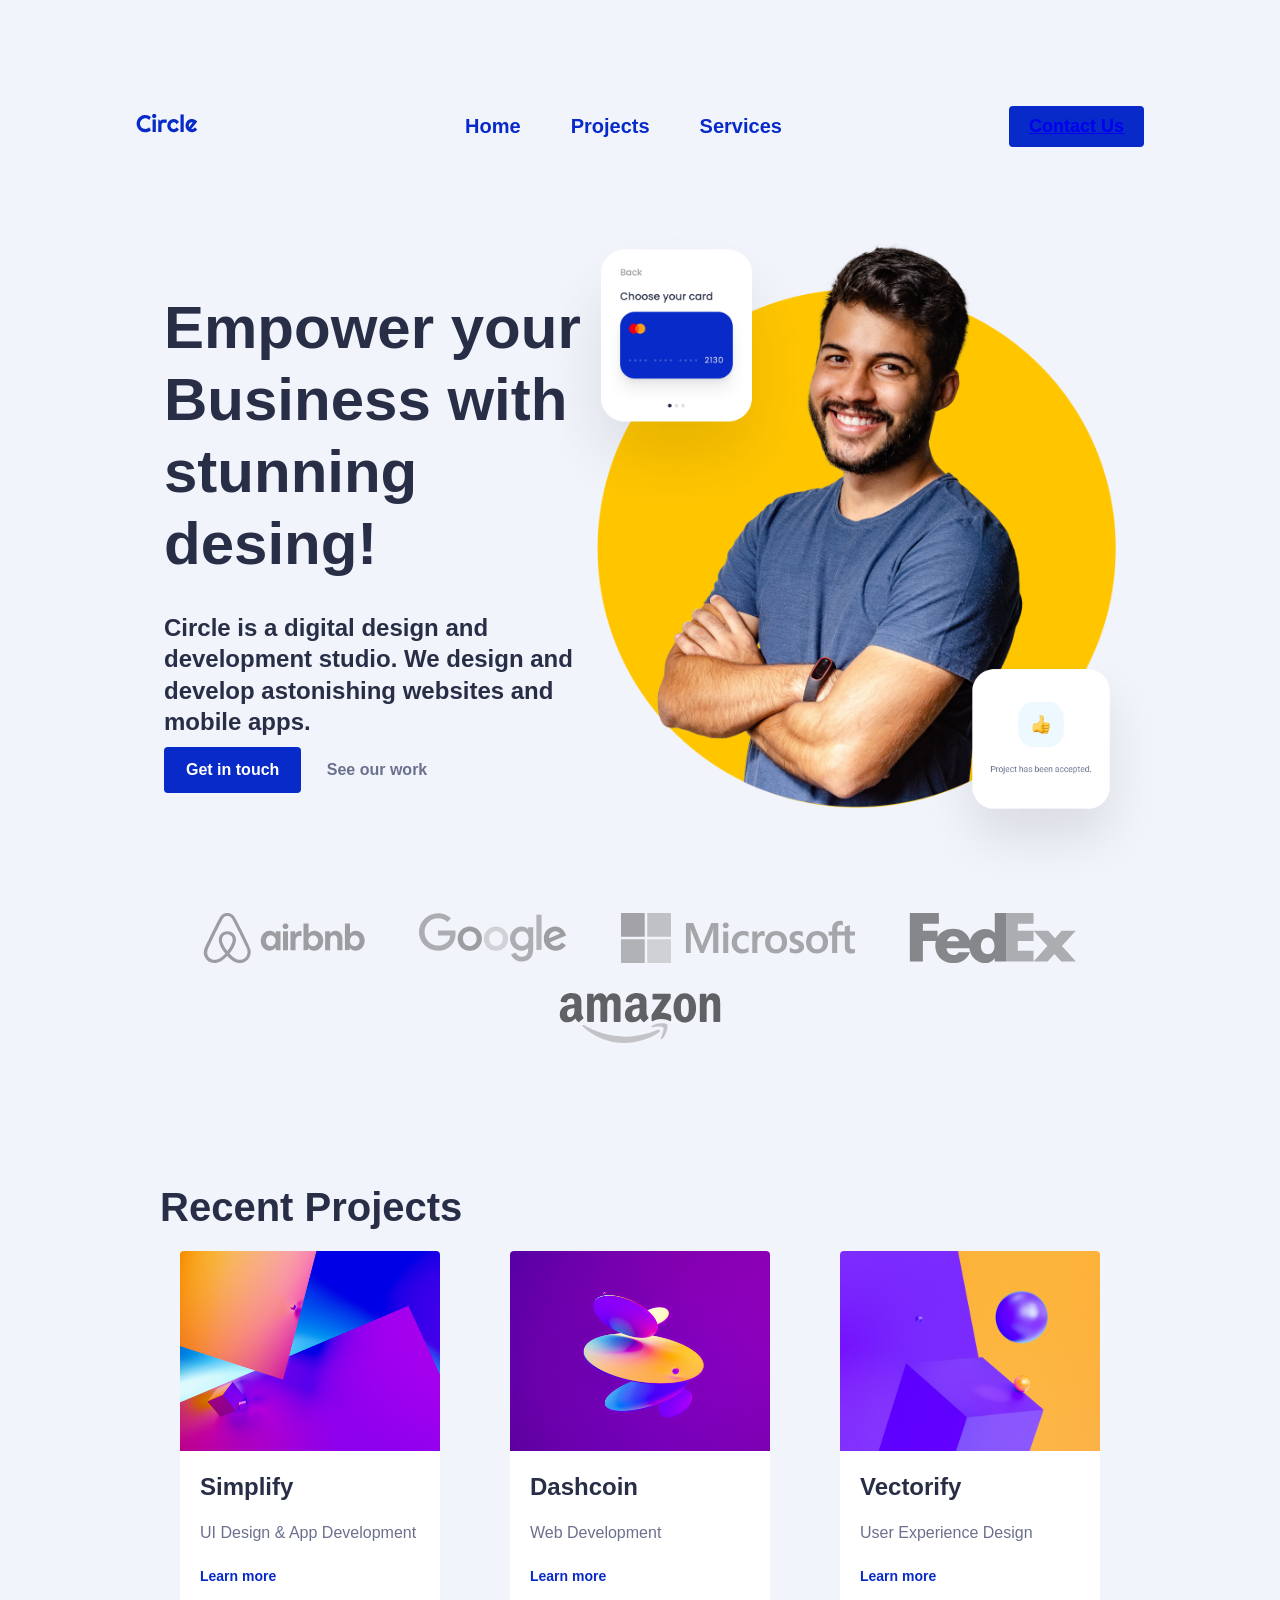
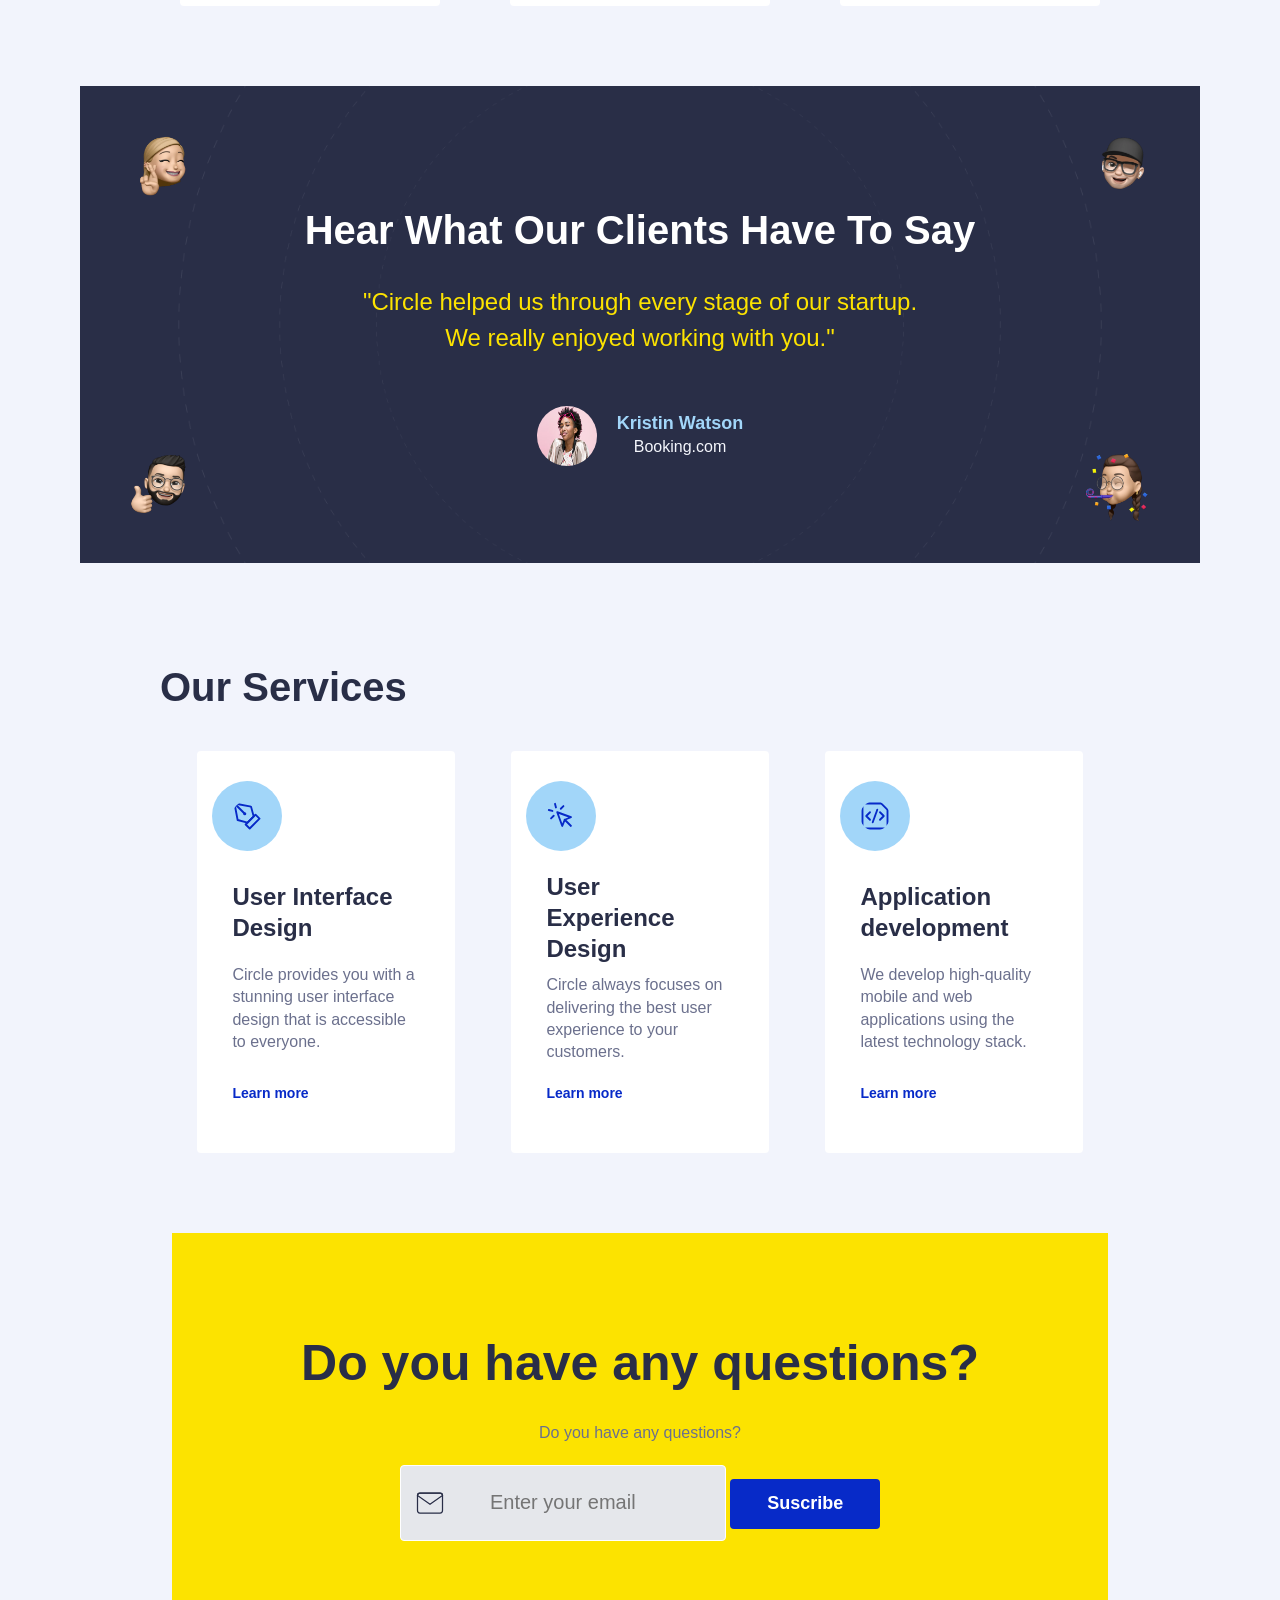
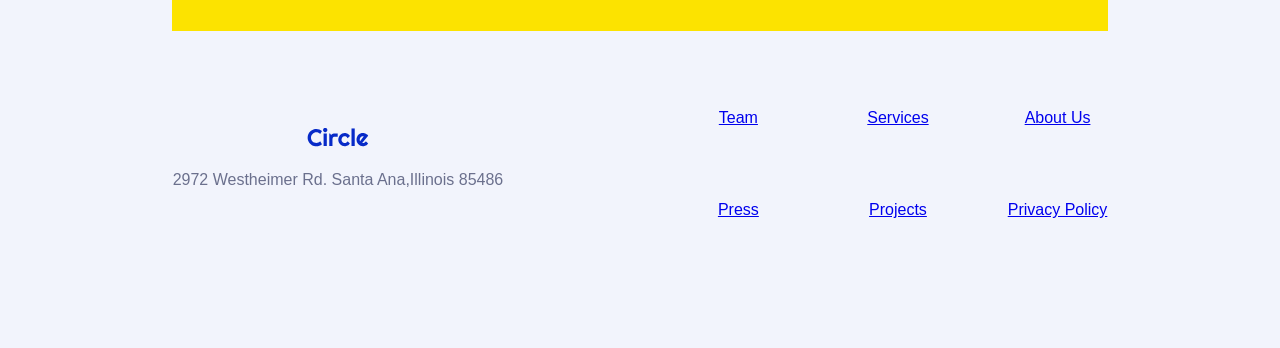
==== index.html @ 0292099b "perfeccionando css" ====
<!DOCTYPE html>
<html lang="en">
<head>
    <meta charset="UTF-8">
    <meta name="viewport" content="width=device-width, initial-scale=1.0">
    <title>Document</title>
    <link rel="stylesheet" href="style.css">
</head>
<body>
    <div id="nav"></div>

    <main class="hero-section">
        <div class="hero-content">
            <h1>Empower your Business with stunning desing!</h1>
            <h4>Circle is a digital design and development studio. We design and develop astonishing websites and mobile apps.</h4>
            <button class="primary-btn">Get in touch</button>
            <button class="secondary-btn">See our work</button>
        </div>
        <div class="hero-images">
            <img src="assets/hero-section/hero-image.png" alt="Hero Image">
            <img src="assets/hero-section/card-1.png" alt="Card 1">
            <img src="assets/hero-section/card-2.png" alt="Card 2">
        </div>
    </main>
    <div class="logos">
        <img src="assets/logos/airbnb-logo.svg" alt="Airbnb Logo">
        <img src="assets/logos/google-logo.svg" alt="Google Logo">
        <img src="assets/logos/microsoft-logo.svg" alt="Microsoft Logo">
        <img src="assets/logos/fedex-logo.svg" alt="FedEx Logo">
        <img src="assets/logos/amazon-logo.svg" alt="Amazon Logo">
    </div>

    <a href="#" class="back-to-top">
        <img src="assets/interface/arrow.png" alt="Volver arriba">
    </a>

    <section class="projects-section">
        <h3>Recent Projects</h3>
        <div class="projects-grid">
            <div class="project-card">
                <img src="assets/projects-section/1.jpg" alt="Project 1">
                <h4>Simplify</h4>
                <p>UI Design & App Development</p>
                <a class="learn-more" href="projects.html?id=1">Learn more</a>

            </div>
            <div class="project-card">
                <img src="assets/projects-section/2.jpg" alt="Project 2">
                <h4>Dashcoin</h4>
                <p>Web Development</p>
                <a class="learn-more" href="projects.html?id=2">Learn more</a>
            </div>
            <div class="project-card">
                <img src="assets/projects-section/3.jpg" alt="Project 3">
                <h4>Vectorify</h4>
                <p>User Experience Design</p>
                <a class="learn-more" href="projects.html?id=3">Learn more</a>
            </div>
        </div>
    </section>

    <section class="clients-opinion">
        <h3>Hear what our clients have to say</h3>
        <p>"Circle helped us through every stage of our startup.
            <br>
            We really enjoyed working with you."
        </p>
        <div class="client-emojis">
            <img class="emoji1"src="assets/testimonial-section/memoji-1.png" alt="Client 1">
            <img class="emoji2"src="assets/testimonial-section/memoji-2.png" alt="Client 2">
            <img class="emoji3"src="assets/testimonial-section/memoji-3.png" alt="Client 3">
            <img class="emoji4"src="assets/testimonial-section/memoji-4.png" alt="Client 4">
        </div>
        <div class="client-profile">
            <div class="client-image">
            <img src="assets/testimonial-section/profile.png" alt="Client Profile Picture">
            </div>
            <div class="client-info">
                <p class="client-name">Kristin Watson</p>
                <p>Booking.com</p>
            </div>
        </div>        
    </section>

    <section class="services-section" id="services">
        <h3>Our Services</h3>
        <div class="projects-grid-services">
            <div class="project-card-services">
                <img src="assets/services-section/icons/1.svg" alt="Service 1">
                <h4>User Interface Design</h4>
                <p>Circle provides you with a stunning user interface design that is accessible to everyone.</p>
                <a class="learn-more" href="#">Learn more</a>

            </div>
            <div class="project-card-services">
                <img src="assets/services-section/icons/2.svg" alt="Service 2">
                <h4>User Experience Design</h4>
                <p>Circle always focuses on delivering the best user experience to your customers.</p>
                <a class="learn-more" href="#">Learn more</a>
            </div>
            <div class="project-card-services">
                <img src="assets/services-section/icons/3.svg" alt="Service 3">
                <h4>Application development</h4>
                <p>We develop high-quality mobile and web applications using the latest technology stack.</p>
                <a class="learn-more" href="#">Learn more</a>
            </div>
        </div>
    </section>

    <section class="contact-section">
        <h2>Do you have any questions?</h2>
        <p>Do you have any questions?</p>
        <form action="" class="contact-form">
            <input type="email" placeholder="Enter your email"> 
            <button class="suscribe-btn">Suscribe</button>
        </form>
    </section>


    <div id="footer"></div>

    <script src="script.js"></script>
</body>
</html>
---- style.css ----
/* Base */
:root {
    --Primary: #072AC8;
    --PrimaryLight: #a2d6f9;
    --PrimaryLighter: #d1edff;
    --SecondaryLight: #fce300;
    --SecondaryDark: #ffc600;
    --NeutralLight: #f4f6fc;
    --NeutralMedium: #6b708d;
    --NeutralDark: #292e47;
    --Wrong: #b33a3a;
    --Right: #28a428;
    --White: #fff;
    --Black: #000;
    --Background: #F2F4FC;
}

html {
  scroll-behavior: smooth;
}

body {
  font-family: 'Inter', 'Helvetica Neue', Arial, sans-serif;
  background-color: var(--Background);
  line-height: 1.4;
  margin: 80px;
  
}

/* Headings */
h1 {
  color: var(--NeutralDark);
  font-size: 60px;
  font-weight: bold;
  line-height: 1.1;
  margin-bottom: 16px;
}

h2 {
  color: var(--NeutralDark);
  font-size: 50px;
  font-weight: bold;
  line-height: 1.15;
  margin-bottom: 14px;
}

h3 {
  color : var(--NeutralDark);
  font-size: 40px;
  font-weight: bold;
  line-height: 1.2;
  margin-bottom: 20px;
}

h4 {
  color: var(--NeutralDark);
  font-size: 24px;
  font-weight: bold;
  line-height: 1.3;
  margin-bottom: 10px;
}

p {
  color: var(--NeutralMedium);
  font-size: 16px;
  margin-bottom: 20px;
}


/* Captions */
.caption-lg {
  font-size: 15px;
  font-weight: 400;
}

.caption-sm {
  font-size: 13px;
  font-weight: 400;
}


/* ERROR 404 */
.error-container{
  display: flex;
  flex-direction: row;
  justify-content: center;
}

.error-content {
  display: flex;
  flex-direction: column;
  text-align: center;
}


/* NAV */
.nav {

  padding: 16px 0;
}

.nav-container {
  width: 90%;
  margin: auto;
  display: flex;
  justify-content: space-between;
  align-items: center;
}

.menu-toggle {
    display: none;
}

.nav-links {
  list-style: none;
  display: flex;
  gap: 50px;
}

.nav-links a {
  color: var(--Primary);
  font-weight: bold;
  font-size: 20px;
  text-decoration: none;
}
.nav-links a:hover {
  text-decoration: underline;
}

.contact-btn {
  background-color:  var(--Primary);
  color: var(--White);
  font-size: 18px;
  font-weight: bold;
  border: none;
  padding: 10px 20px;
  border-radius: 4px;
  cursor: pointer;
}

/* FOOTER */
.footer {
    display: flex;
    flex-direction: row;
    justify-content: space-around;
    align-items: center;
    text-align: center;
    padding: 20px;
    margin-top: 40px;
}

.sitemap {
    display: grid;
    grid-template-columns: repeat(3, 1fr);
    gap: 60px;
}

.sitemap li{
    list-style: none;
    margin-bottom: 10px;
}


/* HERO */
.hero-section {
  display: flex;
  justify-content: space-around;
  align-items: center;
  margin: 60px auto;
  max-width: 85%;
}

/* TEXTO */
.hero-content {
  width: 100%;
}

.hero-content h1 {
  line-height: 1.2;
  margin-bottom: 20px;
  color: var(--NeutralDark);
}

.hero-content h2 {
  color: var(--NeutralMedium);
  line-height: 1.6;
  margin-bottom: 30px;
}

/* BOTONES */
.primary-btn {
  background-color:  var(--Primary);
  color: var(--White);
  border: none;
  font-weight: bold;
  padding: 14px 22px;
  font-size: 16px;
  cursor: pointer;
  border-radius: 4px;
  margin-right: 15px;
  transition: 0.3s;
}

.primary-btn:hover {
  color:  var(--SecondaryLight);
}

.secondary-btn {
  background: none;
  border: none;
  color: var(--NeutralMedium);
  font-size: 16px;
  font-weight: bold;
  cursor: pointer;
  transition: 0.3s;
}

.secondary-btn:hover {
  color: var(--Primary);
  text-decoration: underline;
  
  
}

/* IMÁGENES */
.hero-images {
  position: relative;
  display: flex;
  justify-content: center;
  align-items: center;
}

/* imagen principal */
.hero-images img:first-child {
  width: 520px;
  position: relative;
  z-index: 2;
}

/* tarjetas flotantes */
.hero-images img:nth-child(2) {
  position: absolute;
  top: -20px;
  left: -70px;
  width: 300px;
  z-index: 3;
}

.hero-images img:nth-child(3) {
  position: absolute;
  bottom: -80px;
  right: -50px;
  width: 250px;
  z-index: 3;
}

/* LOGOS */
.logos {
  display: flex;
  justify-content: space-around;
  align-items: center;
  padding: 40px 10%;
  opacity: 0.6;
  flex-wrap: wrap;
  gap: 30px;
}

.logos img {
  height: 50px;
  object-fit: contain;
  filter: grayscale(100%);
}

.logos img:hover {
  filter: grayscale(0%);
  opacity: 1;
}

/* Flecha animada */
.back-to-top {
    position: fixed;
    bottom: 20px;
    right: 20px;
    width: 100px;
    height: 100px;
    
    display: flex;
    justify-content: center;
    align-items: center;

    border-radius: 50%;
    cursor: pointer;
    z-index: 2;

    opacity: 0;
    visibility: hidden;
    transition: opacity 0.3s ease;
}

/* visible + animación */
.back-to-top.show {
    opacity: 1;
    visibility: visible;
    animation: floatUpDown 1.5s ease-in-out infinite;
}

@keyframes floatUpDown {
    0% { transform: translateY(0); }
    50% { transform: translateY(-10px); }
    100% { transform: translateY(0); }
}

.back-to-top img {
    width: 50px;
}


/* Sección general */
.projects-section {
    padding: 60px 80px;
}


/* Grid de proyectos */
.projects-grid {
    display: grid;
    grid-template-columns: repeat(3, 1fr);
    gap: 30px;
}

/* Tarjeta */
.project-card {
    margin: 0 20px 20px;
    background-color: var(--White);
    border-radius: 4px;
    overflow: hidden;
    transition: transform 0.2s ease, box-shadow 0.2s ease;
}

.project-card:hover {
    transform: translateY(-5px);
    box-shadow: 0 10px 25px rgba(0,0,0,0.1);
}

/* Imagen */
.project-card img {
    display: inline;
    width: 100%;
    height: 200px;
    object-fit: cover;
    display: block;
}

/* Contenido */
.project-card h4 {
    margin: 20px 20px 20px;
    color: var(--NeutralDark);
}

.project-card p {
    color: var(--NeutralMedium);
    margin: 0 20px 20px;
}

/* Link */
.learn-more {
    display: inline-block;
    margin: 0 20px 20px;
    color: var(--Primary);
    font-size: 14px;
    font-weight: 600;
    text-decoration: none;
}

.learn-more:hover {
    text-decoration: underline;
}

/* Sección */
.clients-opinion {
    position: relative;
    background-image: url("assets/testimonial-section/orbit.png");
    background-color: var(--NeutralDark);
    background-size: cover;
    background-position: center;
    padding: 80px 20px;
    text-align: center;
    overflow: hidden;
}

/* Título */
.clients-opinion h3 {
    margin-bottom: 30px;
    color: var(--White);
    text-transform: capitalize;
    font-weight: bold;
}

/* Testimonio */
.clients-opinion > p {
    font-size: 24px;
    max-width: 700px;
    margin: 0 auto 50px;
    color: var(--SecondaryLight);
    line-height: 1.5;
}

/* Memojis (posicionamiento absoluto) */
.emoji1{
  position: absolute;
    top: 40px;
    left: 40px;
    width: 80px;
}

.emoji2{
    position: absolute;
    top: 40px;
    right: 40px;
    width: 80px;
}

.emoji3 {
    position: absolute;
    bottom: 40px;
    left: 40px;
    width: 80px;
}

.emoji4 {
    position: absolute;
    bottom: 40px;
    right: 40px;
    width: 80px;
}

/* Perfil cliente */
.client-profile {
    display: flex;
    flex-direction: row;
    gap: 20px;
    align-items: stretch;
    justify-content: center;
}

.client-image img {
    width: 60px;
    height: 60px;
    border-radius: 50%;
    margin-bottom: 10px;
}

.client-info p {
    color: var(--NeutralLight);
    margin: 0;
}

.client-info .client-name {
    font-size: 18px;
    font-weight: bold;
    margin: 5px 0 0;
    color: var(--PrimaryLight)
}


/* Grid de Servicios */
.services-section {
    margin: 60px 80px;
    display:flex;
    flex-direction: column;
    align-items: stretch;
}

.services-section h2{
    margin-bottom: 30px;
    color: var(--NeutralDark);
    align-self: flex-start;
}



.projects-grid-services {
    display: grid;
    grid-template-columns: repeat(3, 1fr);
    justify-content: space-between;
    gap: 30px;
    align-items: stretch;
    margin: 0 auto;
    width: 95%;
}

/* Imagen */
.project-card-services img {
    width: 30px;
    height: 30px;
    display: block;
    padding : 20px;
    background-color: var(--PrimaryLight);
    border-radius: 50%;
    
}

/* Contenido */
.project-card-services h4 {
    margin: 20px 20px 10px;
    color: var(--NeutralDark);
}

.project-card-services p {
    color: var(--NeutralMedium);
    margin: 0 20px 20px;
}
.project-card-services {
    display: flex;
    flex-direction: column;
    justify-content: space-between;
    background-color: var(--White);
    border-radius: 4px;
    overflow: hidden;
    transition: transform 0.2s ease, box-shadow 0.2s ease;
    margin: 20px auto;
    padding: 30px 15px;
    width: 80%;
}

.project-card-services:hover {
    transform: translateY(-5px);
    box-shadow: 0 10px 25px rgba(0,0,0,0.1);
}

/* Link */
.learn-more {
    display: inline-block;
    margin: 0 20px 20px;
    color: var(--Primary);
    text-decoration: none;
}

.learn-more:hover {
    text-decoration: underline;
}

.contact-section{
    display:flex;
    flex-direction: column;
    background-color: var(--SecondaryLight);
    padding: 60px 20px;
    text-align: center;
    justify-content: center;
    align-items: center;
    width: 80%;
    margin: 0 auto;
}

.contact-section input[type="email"] {
    background-image: url(assets/newsletter/icon/mail.svg);
    background-repeat: no-repeat;
    background-position: 5%;
    border: 1px solid var(--White);
    text-align: center;
    height: 50px;
    width: 300px;
    font-size: 20px;
}

.suscribe-btn {
  background-color:  var(--Primary);
  color: var(--White);
  font-size: 18px;
  font-weight: bold;
  border: none;
  padding: 10px 20px;
  border-radius: 4px;
  cursor: pointer;
  height: 50px;
  width: 150px;
}



/*Formulario de contacto*/

.contact-container {
    width: 80%;
    display: flex;
    flex-direction: column;
    justify-content: center;
    gap: 20px;
    margin: 0 auto;
    align-items: stretch;

}

.row {
  width: 100%;
    display: grid;
    grid-template-columns: repeat(2, 1fr);
    gap: 100px;
}

.field {
    width: 100%;
    display: flex;
    flex-direction: column;
    gap: 5px;
    flex: 1;
}

input, textarea {
    width: 100%;
    padding: 12px;
    border: none;
    background-color: #e5e7eb; /* gris claro */
    border-radius: 4px;
    font-size: 14px;
    gap: 10px;
    margin-bottom: 30px;
}

.submit-btn {
    background-color:  var(--Primary);
    color: var(--White);
    font-size: 18px;
    font-weight: bold;
    border: none;
    padding: 12px 20px;
    border-radius: 4px;
    cursor: pointer;
    width: 100%;
    height: 60px;
}

/* Campo con error */
.error {
    border: 2px solid var(--Error) !important;
    background-color: var(--ErrorLight);
}

/* Mensaje de error */
.error-message {
    color: var(--Error);
    font-size: 12px;
    margin-top: -20px;
    margin-bottom: 10px;
    display: none;
}

/* Mostrar mensaje */
.error-message.active {
    display: block;
}


/* Proyectos */
.project-container {
    width: 70%;
    margin: 0 auto;
    padding: 40px 0;
}

.project-container h1 {
    margin-bottom: 10px;
}

.project-container img {
    width: 100%;
    margin: 30px 0;
    border-radius: 6px;
}

#subtitle {
    color: #6b7280;
    margin-bottom: 20px;
}

#date {
    float: right;
    color: #6b7280;
}

#content {
    line-height: 1.6;
    color: #374151;
}



/* =========================
   RESPONSIVE GLOBAL
========================= */

/* -------- 1080px -------- */
@media (max-width: 1080px) {

  body { margin: 20px; }

  h1 { font-size: 48px; }
  h2 { font-size: 40px; }
  h3 { font-size: 32px; }

  .hero-section {
    flex-direction: column;
    text-align: center;
  }

  .hero-images img:first-child {
    width: 400px;
  }

  .projects-grid {
    grid-template-columns: repeat(2, 1fr);
  }

  .projects-grid-services {
    grid-template-columns: repeat(2, 1fr);
  }

  .row {
    gap: 40px;
  }
}

/* -------- 780px -------- */
@media (max-width: 780px) {

  .nav-links {
    gap: 20px;
  }

  .nav-links a {
    font-size: 16px;
  }

  .hero-content h1 {
    font-size: 36px;
  }

  .hero-content h2 {
    font-size: 16px;
  }

  .projects-grid {
    grid-template-columns: 1fr;
  }

  .projects-grid-services {
    grid-template-columns: 1fr;
  }

  .clients-opinion h2 {
    font-size: 28px;
  }

  .clients-opinion > p {
    font-size: 16px;
  }

  .row {
    grid-template-columns: 1fr;
  }

  .footer {
    flex-direction: column;
    gap: 20px;
  }
}

/* -------- 500px -------- */
@media (max-width: 500px) {

  h1 { font-size: 32px; }
  h2 { font-size: 28px; }
  h3 { font-size: 24px; }

  .nav-container {
    flex-direction: column;
    gap: 10px;
  }

  .menu-toggle {
    display: block;
    font-size: 28px;
    background: none;
    border: none;
    cursor: pointer;
  }

  .nav-links {
    display: none; /* oculto por defecto */
    flex-direction: column;
    width: 100%;
    text-align: center;
  }
  .contact-btn {
    display: none; /* oculto por defecto */
  }

  .contact-btn.active {
    display: block; /* se muestra cuando tiene la clase active */
  }
  .nav-links.active {
    display: flex;
    padding: 0; /* se muestra cuando tiene la clase active */
  }

  .hero-section {
    padding: 40px 5%;
  }

  .hero-images img:first-child {
    width: 280px;
  }

  .hero-images img:nth-child(2),
  .hero-images img:nth-child(3) {
    width: 20px;
  }

  .logos img {
    height: 30px;
  }

  .contact-section input[type="email"] {
    width: 100%;
  }

  .suscribe-btn {
    width: 100%;
  }

  .project-container {
    width: 90%;
  }
}
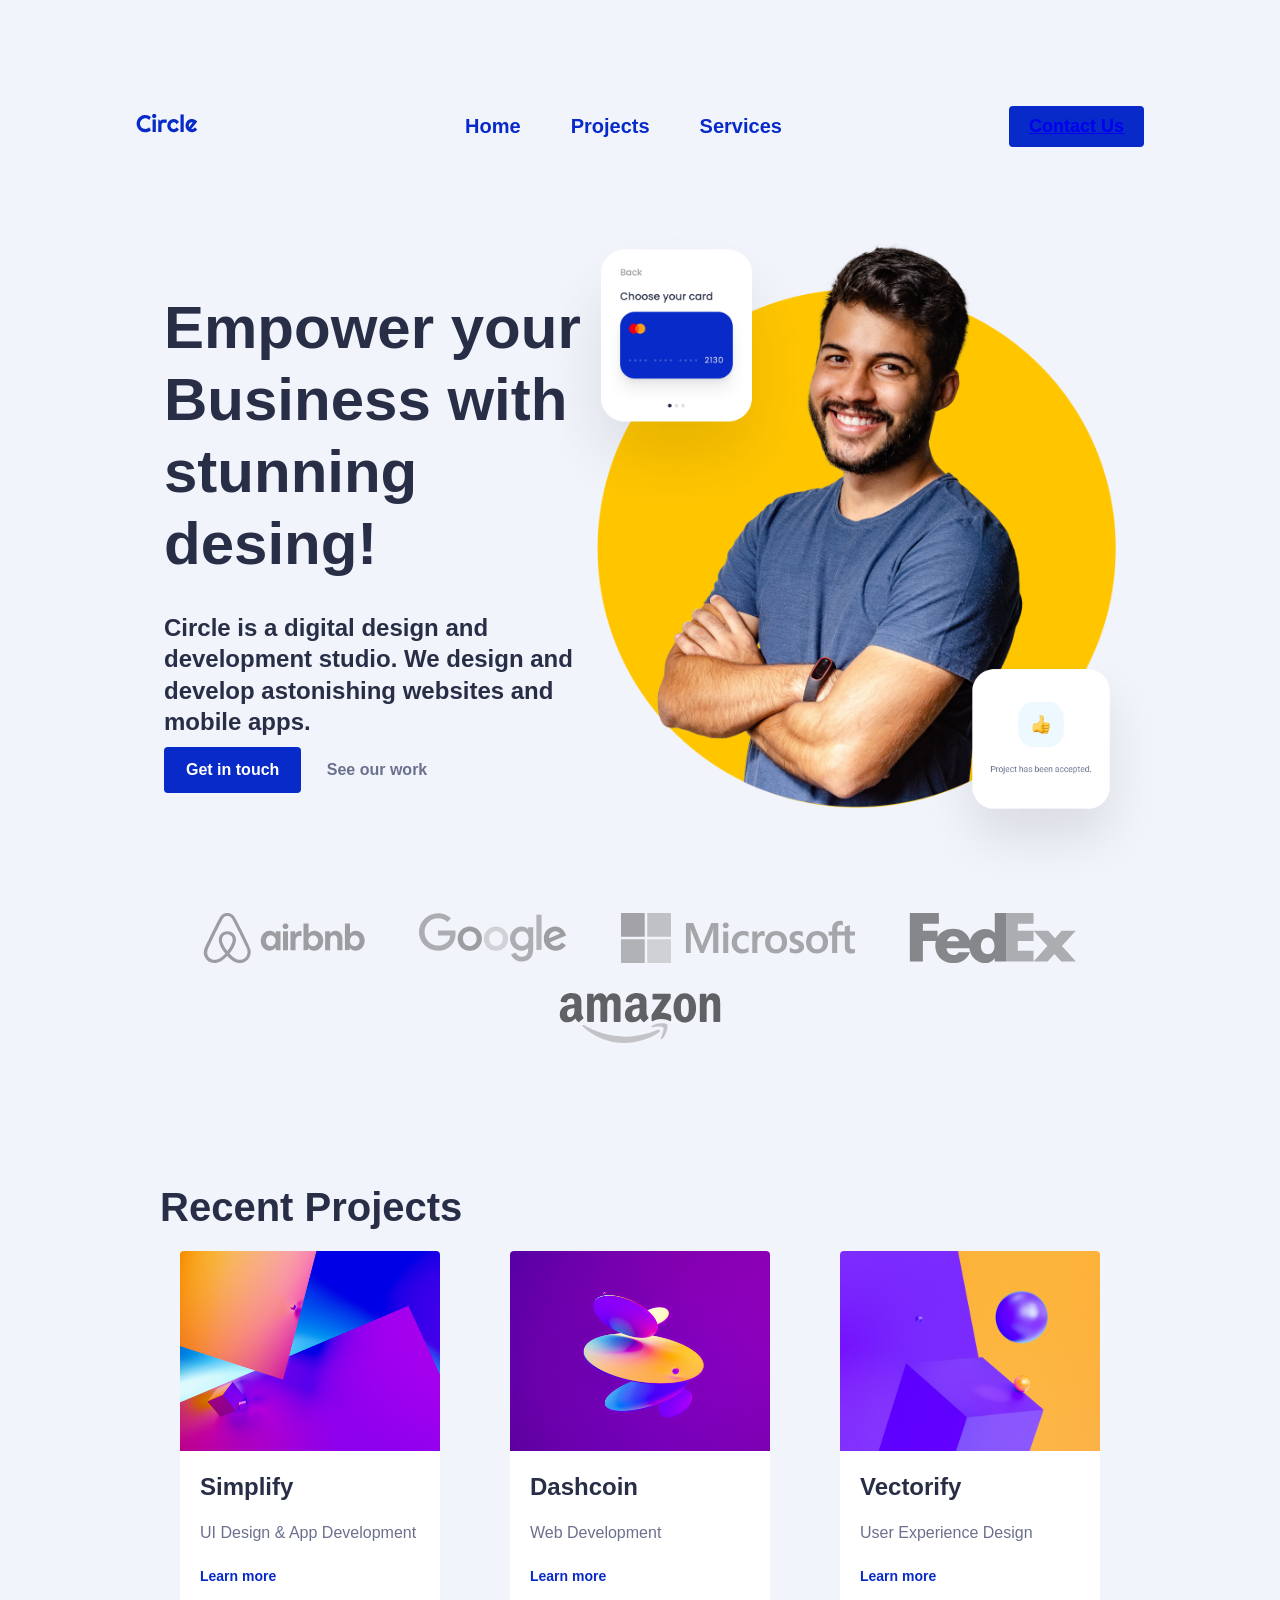
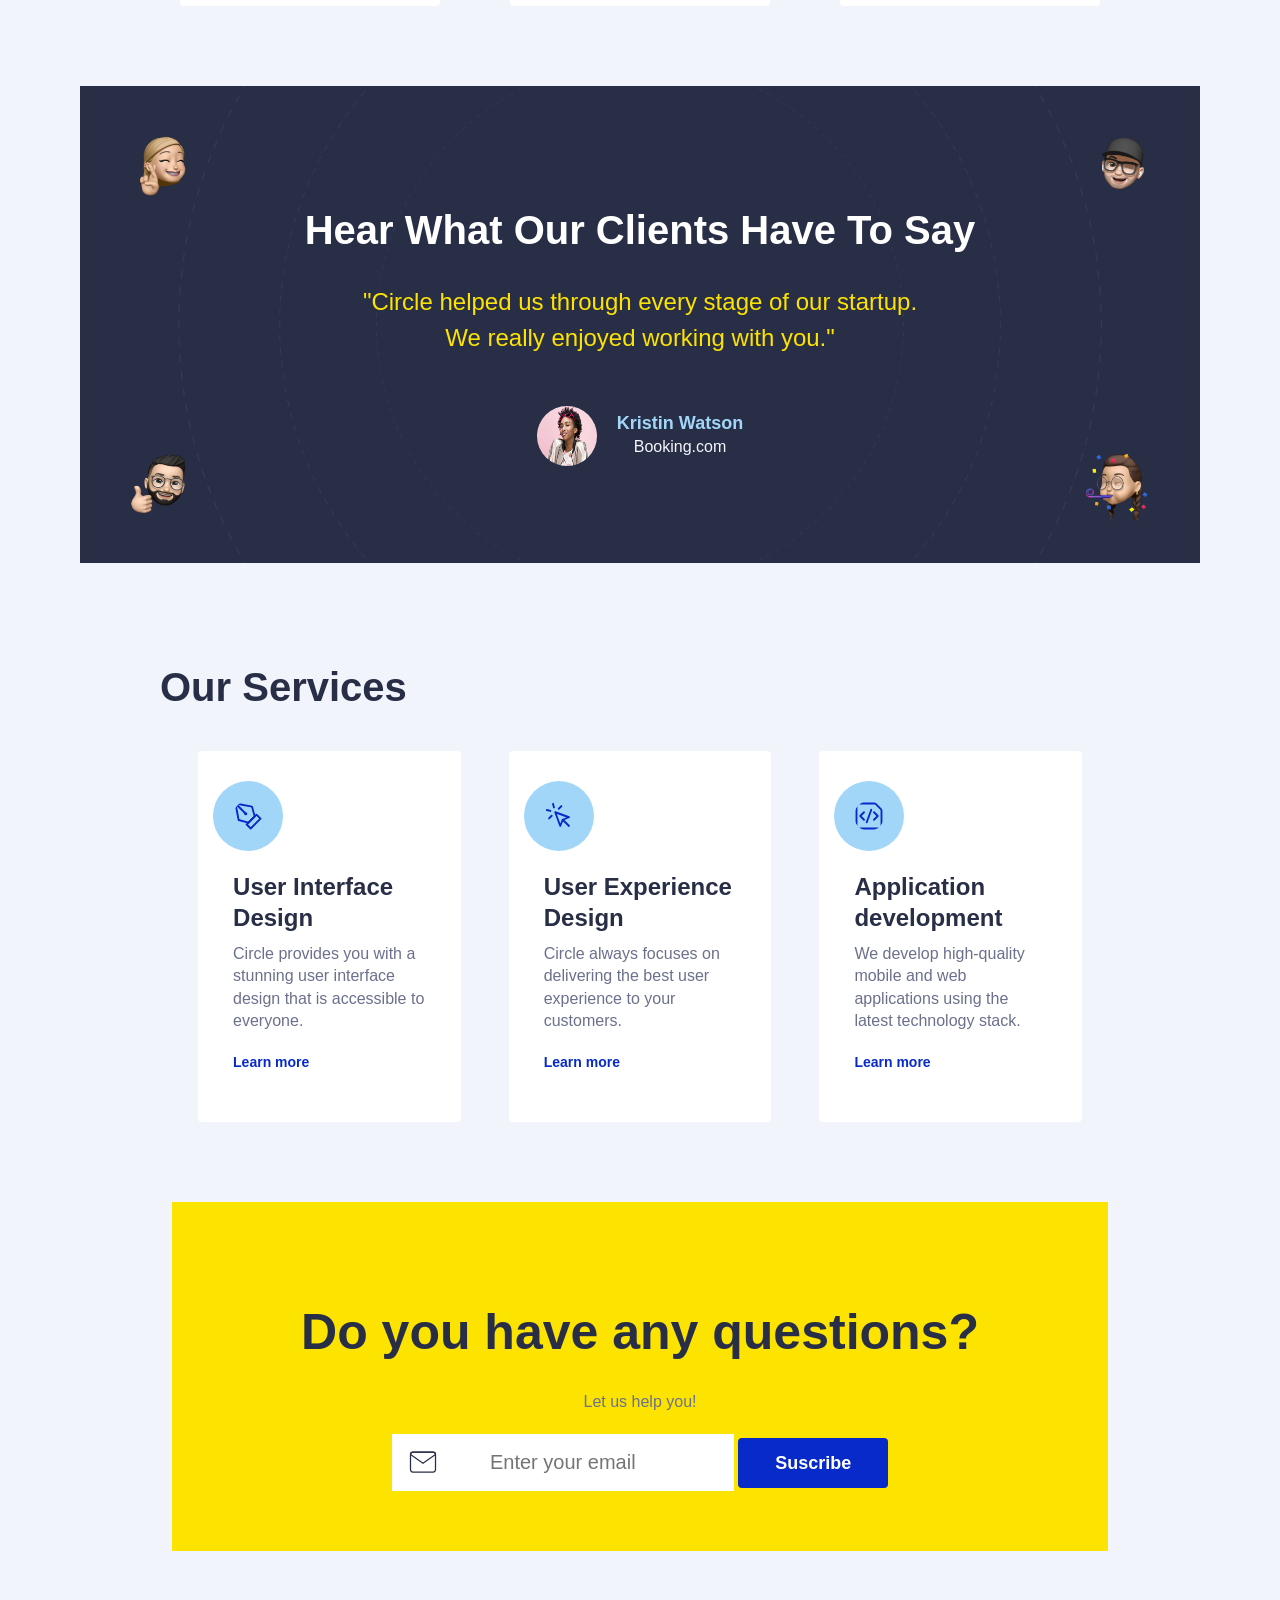
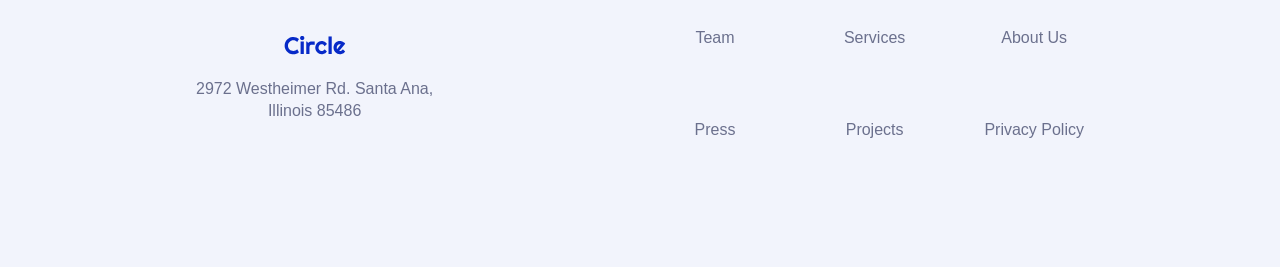
==== commit ccf91803: "separando css en carpetas" ====
--- a/index.html
+++ b/index.html
@@ -4,7 +4,8 @@
     <meta charset="UTF-8">
     <meta name="viewport" content="width=device-width, initial-scale=1.0">
     <title>Document</title>
-    <link rel="stylesheet" href="style.css">
+    <link rel="stylesheet" href="css/style.css">
+    <link rel="stylesheet" href="css/index.css">
 </head>
 <body>
     <div id="nav"></div>
@@ -109,7 +110,7 @@
 
     <section class="contact-section">
         <h2>Do you have any questions?</h2>
-        <p>Do you have any questions?</p>
+        <p>Let us help you!</p>
         <form action="" class="contact-form">
             <input type="email" placeholder="Enter your email"> 
             <button class="suscribe-btn">Suscribe</button>
--- a/css/style.css
+++ b/css/style.css
@@ -0,0 +1,372 @@
+/* Base */
+:root {
+    --Primary: #072AC8;
+    --PrimaryLight: #a2d6f9;
+    --PrimaryLighter: #d1edff;
+    --SecondaryLight: #fce300;
+    --SecondaryDark: #ffc600;
+    --NeutralLight: #f4f6fc;
+    --NeutralMedium: #6b708d;
+    --NeutralDark: #292e47;
+    --Wrong: #b33a3a;
+    --Right: #28a428;
+    --White: #fff;
+    --Black: #000;
+    --Background: #F2F4FC;
+}
+
+html {
+  scroll-behavior: smooth;
+}
+
+body {
+  font-family: 'Inter', 'Helvetica Neue', Arial, sans-serif;
+  background-color: var(--Background);
+  line-height: 1.4;
+  margin: 80px;
+  
+}
+
+/* Headings */
+h1 {
+  color: var(--NeutralDark);
+  font-size: 60px;
+  font-weight: bold;
+  line-height: 1.1;
+  margin-bottom: 16px;
+}
+
+h2 {
+  color: var(--NeutralDark);
+  font-size: 50px;
+  font-weight: bold;
+  line-height: 1.15;
+  margin-bottom: 14px;
+}
+
+h3 {
+  color : var(--NeutralDark);
+  font-size: 40px;
+  font-weight: bold;
+  line-height: 1.2;
+  margin-bottom: 20px;
+}
+
+h4 {
+  color: var(--NeutralDark);
+  font-size: 24px;
+  font-weight: bold;
+  line-height: 1.3;
+  margin-bottom: 10px;
+}
+
+p {
+  color: var(--NeutralMedium);
+  font-size: 16px;
+  margin-bottom: 20px;
+}
+
+
+/* Captions */
+.caption-lg {
+  font-size: 15px;
+  font-weight: 400;
+}
+
+.caption-sm {
+  font-size: 13px;
+  font-weight: 400;
+}
+
+
+/* ERROR 404 */
+.error-container{
+  display: flex;
+  flex-direction: row;
+  justify-content: center;
+}
+
+.error-content {
+  display: flex;
+  flex-direction: column;
+  text-align: center;
+}
+
+
+/* NAV */
+.nav {
+  padding: 16px 0;
+}
+
+.nav-container {
+  width: 90%;
+  margin: auto;
+  display: flex;
+  justify-content: space-between;
+  align-items: center;
+}
+
+.menu-toggle {
+    display: none;
+}
+
+.nav-links {
+  list-style: none;
+  display: flex;
+  gap: 50px;
+}
+
+.nav-links a {
+  color: var(--Primary);
+  font-weight: bold;
+  font-size: 20px;
+  text-decoration: none;
+}
+.nav-links a:hover {
+  text-decoration: underline;
+}
+
+.contact-btn {
+  background-color:  var(--Primary);
+  color: var(--White) !important;
+  font-size: 18px;
+  font-weight: bold;
+  border: none;
+  padding: 10px 20px;
+  border-radius: 4px;
+  cursor: pointer;
+}
+
+/* FOOTER */
+.footer {
+    display: flex;
+    flex-direction: row;
+    justify-content: space-around;
+    align-items: center;
+    text-align: center;
+    padding: 20px;
+    margin-top: 40px;
+}
+
+.sitemap {
+    display: grid;
+    grid-template-columns: repeat(3, 1fr);
+    gap: 60px;
+}
+
+.sitemap li a {
+    text-decoration: none;
+    color: var(--NeutralMedium);
+}
+
+.sitemap li{
+    list-style: none;
+    margin-bottom: 10px;
+}
+
+.sitemap li a:hover {
+    color: var(--Primary);
+    text-decoration: underline;
+}
+
+
+
+/* Flecha animada */
+.back-to-top {
+    position: fixed;
+    bottom: 20px;
+    right: 20px;
+    width: 100px;
+    height: 100px;
+    
+    display: flex;
+    justify-content: center;
+    align-items: center;
+
+    border-radius: 50%;
+    cursor: pointer;
+    z-index: 2;
+
+    opacity: 0;
+    visibility: hidden;
+    transition: opacity 0.3s ease;
+}
+
+/* visible + animación */
+.back-to-top.show {
+    opacity: 1;
+    visibility: visible;
+    animation: floatUpDown 1.5s ease-in-out infinite;
+}
+
+@keyframes floatUpDown {
+    0% { transform: translateY(0); }
+    50% { transform: translateY(-10px); }
+    100% { transform: translateY(0); }
+}
+
+.back-to-top img {
+    width: 50px;
+}
+
+
+/* Parte de contacto, como se repite lo pongo en el general */
+.contact-section{
+    display:flex;
+    flex-direction: column;
+    background-color: var(--SecondaryLight);
+    padding: 60px 20px;
+    text-align: center;
+    justify-content: center;
+    align-items: center;
+    width: 80%;
+    margin: 0 auto;
+}
+
+.contact-section input[type="email"] {
+    background-image: url(../assets/newsletter/icon/mail.svg);
+    background-repeat: no-repeat;
+    background-position: 5%;
+    border: 1px solid var(--White);
+    text-align: center;
+    height: 35px;
+    width: 300px;
+    font-size: 20px;
+    padding: 10px 20px;
+    margin : 0;
+}
+
+.suscribe-btn {
+  background-color:  var(--Primary);
+  color: var(--White);
+  font-size: 18px;
+  font-weight: bold;
+  border: none;
+  padding: 10px 20px;
+  border-radius: 4px;
+  cursor: pointer;
+  height: 50px;
+  width: 150px;
+}
+
+
+/* Añadido al principal puesto que se repite en main y en proyectos*/
+/* Tarjeta */
+.project-card {
+    margin: 0 20px 20px;
+    background-color: var(--White);
+    border-radius: 4px;
+    overflow: hidden;
+    transition: transform 0.2s ease, box-shadow 0.2s ease;
+}
+
+.project-card:hover {
+    transform: translateY(-5px);
+    box-shadow: 0 10px 25px rgba(0,0,0,0.1);
+}
+
+/* Imagen */
+.project-card img {
+    display: inline;
+    width: 100%;
+    height: 200px;
+    object-fit: cover;
+    display: block;
+}
+
+/* Contenido */
+.project-card h4 {
+    margin: 20px 20px 20px;
+    color: var(--NeutralDark);
+}
+
+.project-card p {
+    color: var(--NeutralMedium);
+    margin: 0 20px 20px;
+}
+
+/* Link */
+.learn-more {
+    display: inline-block;
+    margin: 0 20px 20px;
+    color: var(--Primary);
+    font-size: 14px;
+    font-weight: 600;
+    text-decoration: none;
+}
+
+.learn-more:hover {
+    text-decoration: underline;
+}
+
+
+
+/* =========================
+   RESPONSIVE GLOBAL
+========================= */
+
+/* -------- 1080px -------- */
+@media (max-width: 1080px) {
+
+  body { margin: 20px; }
+
+  h1 { font-size: 48px; }
+  h2 { font-size: 40px; }
+  h3 { font-size: 32px; }
+}
+
+/* -------- 780px -------- */
+@media (max-width: 780px) {
+
+  .nav-links {
+    gap: 20px;
+  }
+
+  .nav-links a {
+    font-size: 16px;
+  }
+
+  .footer {
+    flex-direction: column;
+    gap: 20px;
+  }
+}
+
+/* -------- 500px -------- */
+@media (max-width: 500px) {
+
+  h1 { font-size: 32px; }
+  h2 { font-size: 28px; }
+  h3 { font-size: 24px; }
+
+  .nav-container {
+    flex-direction: column;
+    gap: 10px;
+  }
+
+  .menu-toggle {
+    display: block;
+    font-size: 28px;
+    background: none;
+    border: none;
+    cursor: pointer;
+  }
+
+  .nav-links {
+    display: none; /* oculto por defecto */
+    flex-direction: column;
+    width: 100%;
+    text-align: center;
+  }
+  .contact-btn {
+    display: none; /* oculto por defecto */
+  }
+
+  .contact-btn.active {
+    display: block; /* se muestra cuando tiene la clase active */
+  }
+  .nav-links.active {
+    display: flex;
+    padding: 0; /* se muestra cuando tiene la clase active */
+  }
+}
--- a/css/index.css
+++ b/css/index.css
@@ -0,0 +1,392 @@
+
+/* HERO */
+.hero-section {
+  display: flex;
+  justify-content: space-around;
+  align-items: center;
+  margin: 60px auto;
+  max-width: 85%;
+}
+
+/* TEXTO */
+.hero-content {
+  width: 80%;
+}
+
+.hero-content h1 {
+  line-height: 1.2;
+  margin-bottom: 20px;
+  color: var(--NeutralDark);
+}
+
+.hero-content h2 {
+  color: var(--NeutralMedium);
+  line-height: 1.6;
+  margin-bottom: 30px;
+}
+
+/* BOTONES */
+.primary-btn {
+  background-color:  var(--Primary);
+  color: var(--White);
+  border: none;
+  font-weight: bold;
+  padding: 14px 22px;
+  font-size: 16px;
+  cursor: pointer;
+  border-radius: 4px;
+  margin-right: 15px;
+  transition: 0.3s;
+}
+
+.primary-btn:hover {
+  color:  var(--SecondaryLight);
+}
+
+.secondary-btn {
+  background: none;
+  border: none;
+  color: var(--NeutralMedium);
+  font-size: 16px;
+  font-weight: bold;
+  cursor: pointer;
+  transition: 0.3s;
+}
+
+.secondary-btn:hover {
+  color: var(--Primary);
+  text-decoration: underline;
+  
+  
+}
+
+/* IMÁGENES */
+.hero-images {
+  position: relative;
+  display: flex;
+  justify-content: center;
+  align-items: center;
+}
+
+/* imagen principal */
+.hero-images img:first-child {
+  width: 520px;
+  position: relative;
+  z-index: 2;
+}
+
+/* tarjetas flotantes */
+.hero-images img:nth-child(2) {
+  position: absolute;
+  top: -20px;
+  left: -70px;
+  width: 300px;
+  z-index: 3;
+}
+
+.hero-images img:nth-child(3) {
+  position: absolute;
+  bottom: -80px;
+  right: -50px;
+  width: 250px;
+  z-index: 3;
+}
+
+/* LOGOS */
+.logos {
+  display: flex;
+  justify-content: space-around;
+  align-items: center;
+  padding: 40px 10%;
+  opacity: 0.6;
+  flex-wrap: wrap;
+  gap: 30px;
+}
+
+.logos img {
+  height: 50px;
+  object-fit: contain;
+  filter: grayscale(100%);
+}
+
+.logos img:hover {
+  filter: grayscale(0%);
+  opacity: 1;
+}
+
+
+/* Sección general */
+.projects-section {
+    padding: 60px 80px;
+}
+
+
+/* Grid de proyectos */
+.projects-grid {
+    display: grid;
+    grid-template-columns: repeat(3, 1fr);
+    gap: 30px;
+}
+
+
+
+/* Sección */
+.clients-opinion {
+    position: relative;
+    background-image: url("../assets/testimonial-section/orbit.png");
+    background-color: var(--NeutralDark);
+    background-size: cover;
+    background-position: center;
+    padding: 80px 20px;
+    text-align: center;
+    overflow: hidden;
+}
+
+/* Título */
+.clients-opinion h3 {
+    margin-bottom: 30px;
+    color: var(--White);
+    text-transform: capitalize;
+    font-weight: bold;
+}
+
+/* Testimonio */
+.clients-opinion > p {
+    font-size: 24px;
+    max-width: 700px;
+    margin: 0 auto 50px;
+    color: var(--SecondaryLight);
+    line-height: 1.5;
+}
+
+/* Memojis (posicionamiento absoluto) */
+.emoji1{
+  position: absolute;
+    top: 40px;
+    left: 40px;
+    width: 80px;
+}
+
+.emoji2{
+    position: absolute;
+    top: 40px;
+    right: 40px;
+    width: 80px;
+}
+
+.emoji3 {
+    position: absolute;
+    bottom: 40px;
+    left: 40px;
+    width: 80px;
+}
+
+.emoji4 {
+    position: absolute;
+    bottom: 40px;
+    right: 40px;
+    width: 80px;
+}
+
+/* Perfil cliente */
+.client-profile {
+    display: flex;
+    flex-direction: row;
+    gap: 20px;
+    align-items: stretch;
+    justify-content: center;
+}
+
+.client-image img {
+    width: 60px;
+    height: 60px;
+    border-radius: 50%;
+    margin-bottom: 10px;
+}
+
+.client-info p {
+    color: var(--NeutralLight);
+    margin: 0;
+}
+
+.client-info .client-name {
+    font-size: 18px;
+    font-weight: bold;
+    margin: 5px 0 0;
+    color: var(--PrimaryLight)
+}
+
+
+/* Grid de Servicios */
+.services-section {
+    margin: 60px 80px;
+    display:flex;
+    flex-direction: column;
+    align-items: stretch;
+}
+
+.services-section h2{
+    margin-bottom: 30px;
+    color: var(--NeutralDark);
+    align-self: flex-start;
+}
+
+
+
+.projects-grid-services {
+    display: grid;
+    grid-template-columns: repeat(3, 1fr);
+    justify-content: space-between;
+    gap: 20px;
+    align-items: stretch;
+    margin: 0 auto;
+    width: 95%;
+}
+
+/* Imagen */
+.project-card-services img {
+    width: 30px;
+    height: 30px;
+    display: block;
+    padding : 20px;
+    background-color: var(--PrimaryLight);
+    border-radius: 50%;
+    
+}
+
+/* Contenido */
+.project-card-services h4 {
+    margin: 20px 20px 10px;
+    color: var(--NeutralDark);
+}
+
+.project-card-services p {
+    color: var(--NeutralMedium);
+    margin: 0 20px 20px;
+}
+.project-card-services {
+    display: flex;
+    flex-direction: column;
+    justify-content: space-between;
+    background-color: var(--White);
+    border-radius: 4px;
+    overflow: hidden;
+    transition: transform 0.2s ease, box-shadow 0.2s ease;
+    margin: 20px auto;
+    padding: 30px 15px;
+    width: 80%;
+}
+
+.project-card-services:hover {
+    transform: translateY(-5px);
+    box-shadow: 0 10px 25px rgba(0,0,0,0.1);
+}
+
+/* Link */
+.learn-more {
+    display: inline-block;
+    margin: 0 20px 20px;
+    color: var(--Primary);
+    text-decoration: none;
+}
+
+.learn-more:hover {
+    text-decoration: underline;
+}
+
+
+/* =========================
+   RESPONSIVE INDEX
+========================= */
+
+
+/* -------- 1080px -------- */
+@media (max-width: 1080px) {
+
+  .hero-section {
+    flex-direction: column;
+    text-align: center;
+  }
+
+  .hero-images img:first-child {
+    width: 400px;
+  }
+
+  .projects-grid {
+    grid-template-columns: repeat(2, 1fr);
+  }
+
+  .projects-grid-services {
+    grid-template-columns: repeat(2, 1fr);
+  }
+
+  .row {
+    gap: 40px;
+  }
+}
+
+/* -------- 780px -------- */
+@media (max-width: 780px) {
+
+  .hero-content h1 {
+    font-size: 36px;
+  }
+
+  .hero-content h2 {
+    font-size: 16px;
+  }
+
+  .projects-grid {
+    grid-template-columns: 1fr;
+  }
+
+  .projects-grid-services {
+    grid-template-columns: 1fr;
+  }
+
+  .clients-opinion h2 {
+    font-size: 28px;
+  }
+
+  .clients-opinion > p {
+    font-size: 16px;
+  }
+
+  .row {
+    grid-template-columns: 1fr;
+  }
+}
+
+/* -------- 500px -------- */
+@media (max-width: 500px) {
+
+  .hero-section {
+    padding: 40px 5%;
+  }
+
+  .hero-images img:first-child {
+    padding-top: 20px;
+    width: 280px;
+  }
+
+  .hero-images img:nth-child(2),
+  .hero-images img:nth-child(3) {
+    display: none;
+  }
+
+  .logos img {
+    height: 30px;
+  }
+
+  .contact-section input[type="email"] {
+    width: 100%;
+  }
+
+  .suscribe-btn {
+    width: 100%;
+  }
+
+  .project-container {
+    width: 90%;
+  }
+}
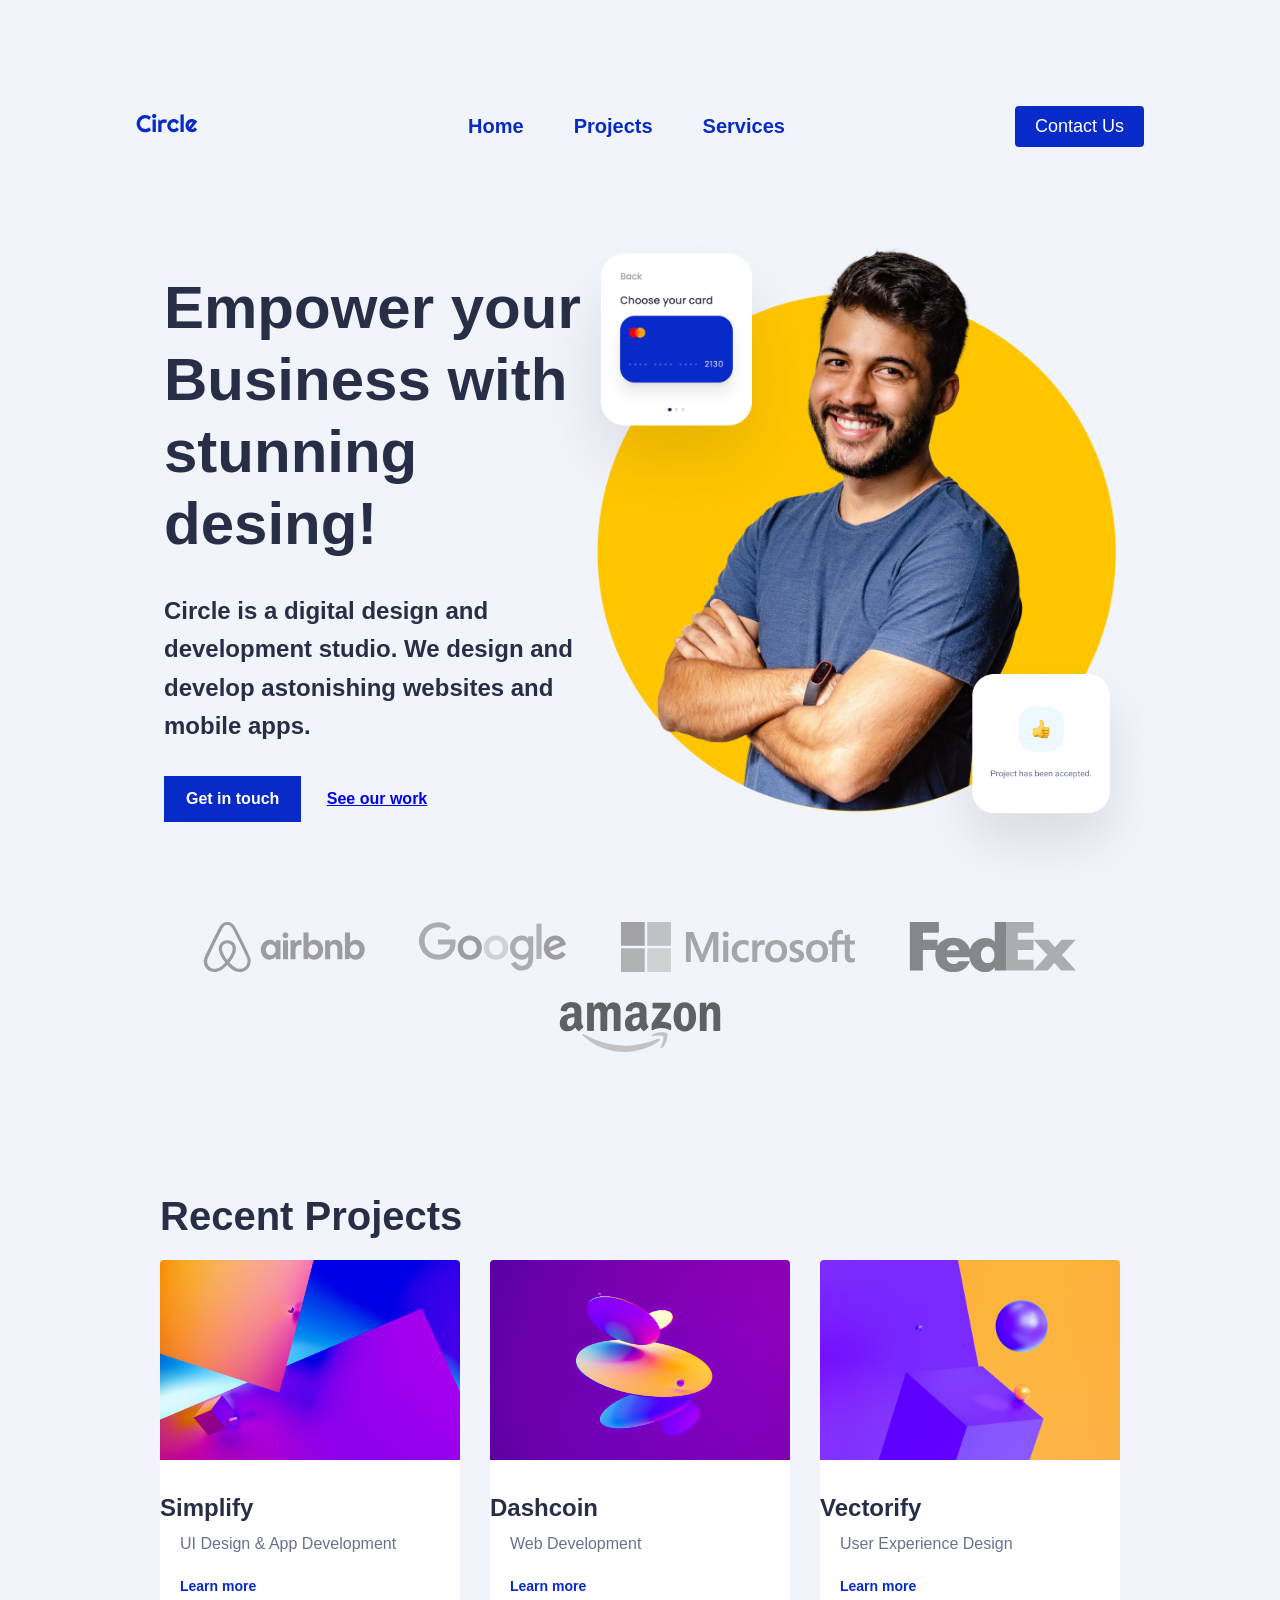
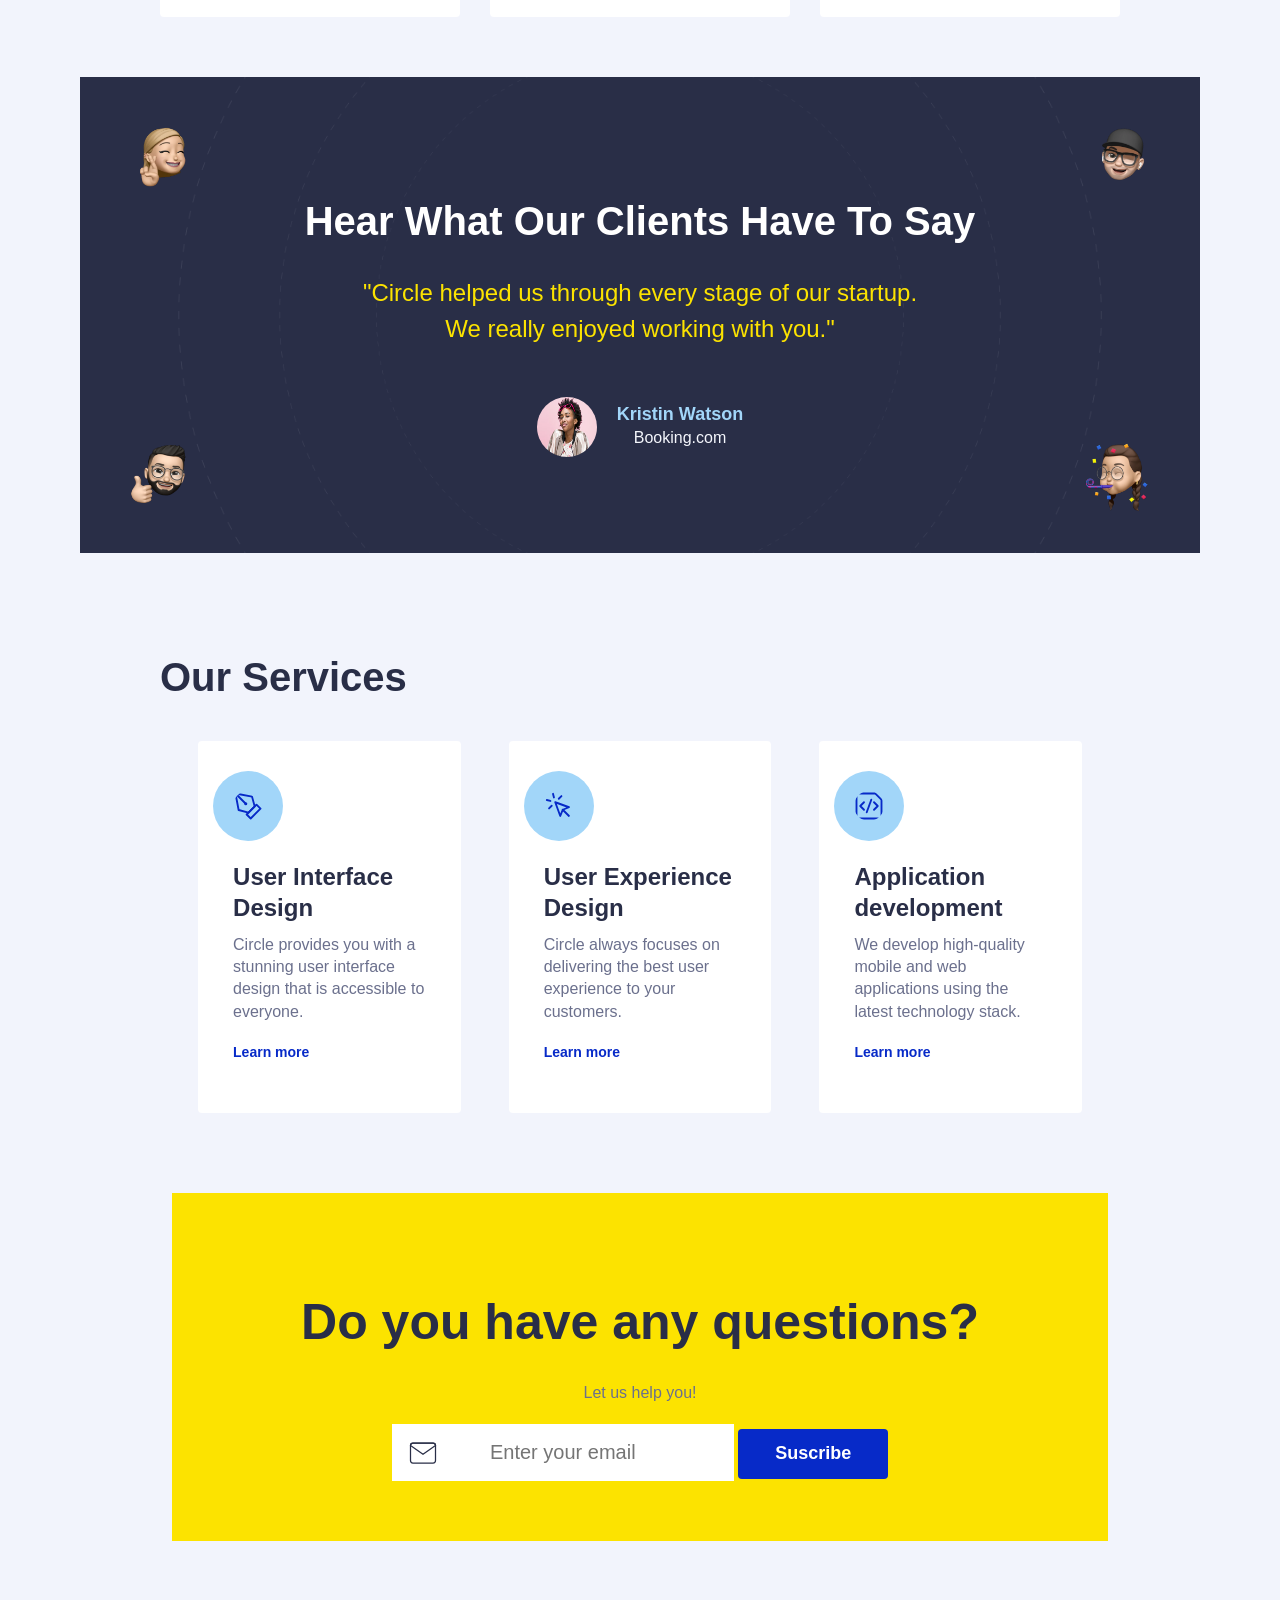
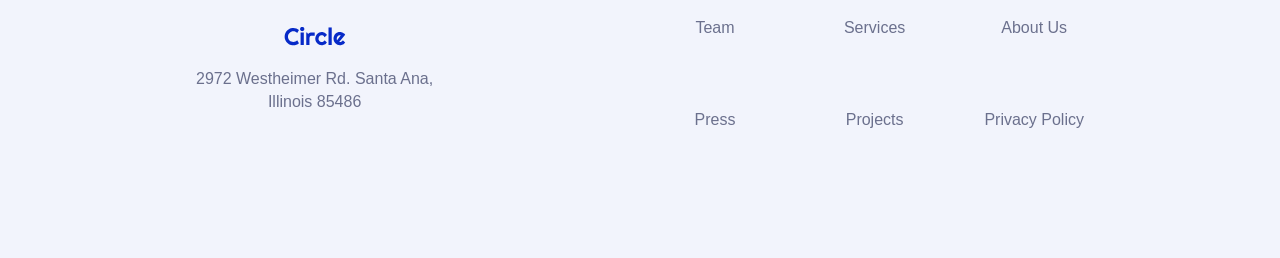
==== commit a96067dd: "cambios en css" ====
--- a/index.html
+++ b/index.html
@@ -14,8 +14,8 @@
         <div class="hero-content">
             <h1>Empower your Business with stunning desing!</h1>
             <h4>Circle is a digital design and development studio. We design and develop astonishing websites and mobile apps.</h4>
-            <button class="primary-btn">Get in touch</button>
-            <button class="secondary-btn">See our work</button>
+            <button class="primary-btn"><a href="contact.html">Get in touch</a></button>
+            <button class="secondary-btn"><a href="#projects">See our work</a></button>
         </div>
         <div class="hero-images">
             <img src="assets/hero-section/hero-image.png" alt="Hero Image">
@@ -35,7 +35,7 @@
         <img src="assets/interface/arrow.png" alt="Volver arriba">
     </a>
 
-    <section class="projects-section">
+    <section class="projects-section" id="projects">
         <h3>Recent Projects</h3>
         <div class="projects-grid">
             <div class="project-card">
--- a/css/style.css
+++ b/css/style.css
@@ -128,13 +128,16 @@
 
 .contact-btn {
   background-color:  var(--Primary);
-  color: var(--White) !important;
   font-size: 18px;
-  font-weight: bold;
   border: none;
   padding: 10px 20px;
   border-radius: 4px;
   cursor: pointer;
+}
+
+.contact-btn a{
+  color: var(--White);
+  text-decoration: none;
 }
 
 /* FOOTER */
@@ -253,7 +256,7 @@
 /* Añadido al principal puesto que se repite en main y en proyectos*/
 /* Tarjeta */
 .project-card {
-    margin: 0 20px 20px;
+
     background-color: var(--White);
     border-radius: 4px;
     overflow: hidden;
@@ -275,7 +278,7 @@
 }
 
 /* Contenido */
-.project-card h4 {
+.project-card h3 {
     margin: 20px 20px 20px;
     color: var(--NeutralDark);
 }
@@ -369,4 +372,8 @@
     display: flex;
     padding: 0; /* se muestra cuando tiene la clase active */
   }
+
+  .sitemap { 
+    padding: 0;
+  }
 }
--- a/css/index.css
+++ b/css/index.css
@@ -10,7 +10,7 @@
 
 /* TEXTO */
 .hero-content {
-  width: 80%;
+  width: 90%;
 }
 
 .hero-content h1 {
@@ -19,8 +19,8 @@
   color: var(--NeutralDark);
 }
 
-.hero-content h2 {
-  color: var(--NeutralMedium);
+.hero-content h4 {
+  color: var(--NeutralDark);
   line-height: 1.6;
   margin-bottom: 30px;
 }
@@ -28,18 +28,21 @@
 /* BOTONES */
 .primary-btn {
   background-color:  var(--Primary);
-  color: var(--White);
   border: none;
   font-weight: bold;
   padding: 14px 22px;
   font-size: 16px;
   cursor: pointer;
-  border-radius: 4px;
   margin-right: 15px;
   transition: 0.3s;
 }
 
-.primary-btn:hover {
+.primary-btn a {
+  color: var(--White);
+  text-decoration: none;
+}
+
+.primary-btn a:hover {
   color:  var(--SecondaryLight);
 }
 
@@ -360,8 +363,24 @@
 /* -------- 500px -------- */
 @media (max-width: 500px) {
 
+    .body {
+        margin: 5px;
+        text-align: center;
+    }
+    .projects-section {
+        padding: 40px 20px;
+    }
+
   .hero-section {
-    padding: 40px 5%;
+    display: block;
+    align-items: center;
+    padding: 0;
+    margin-left: 30px;
+  }
+
+  .hero-content {
+    width: 100%;
+    text-align: left;
   }
 
   .hero-images img:first-child {
@@ -374,19 +393,30 @@
     display: none;
   }
 
+  .logos{
+    padding : 0 20px 20px 20px
+  }
+
   .logos img {
     height: 30px;
   }
 
+  .client-emojis {
+    display: none;
+  }
+
+  .services-section {
+    margin: 20px;
+    padding: 0;
+  }
+
   .contact-section input[type="email"] {
-    width: 100%;
+    width: 85%;
   }
 
   .suscribe-btn {
-    width: 100%;
-  }
-
-  .project-container {
-    width: 90%;
-  }
+    margin-top: 20px;
+    width: 50%;
+  }
+
 }
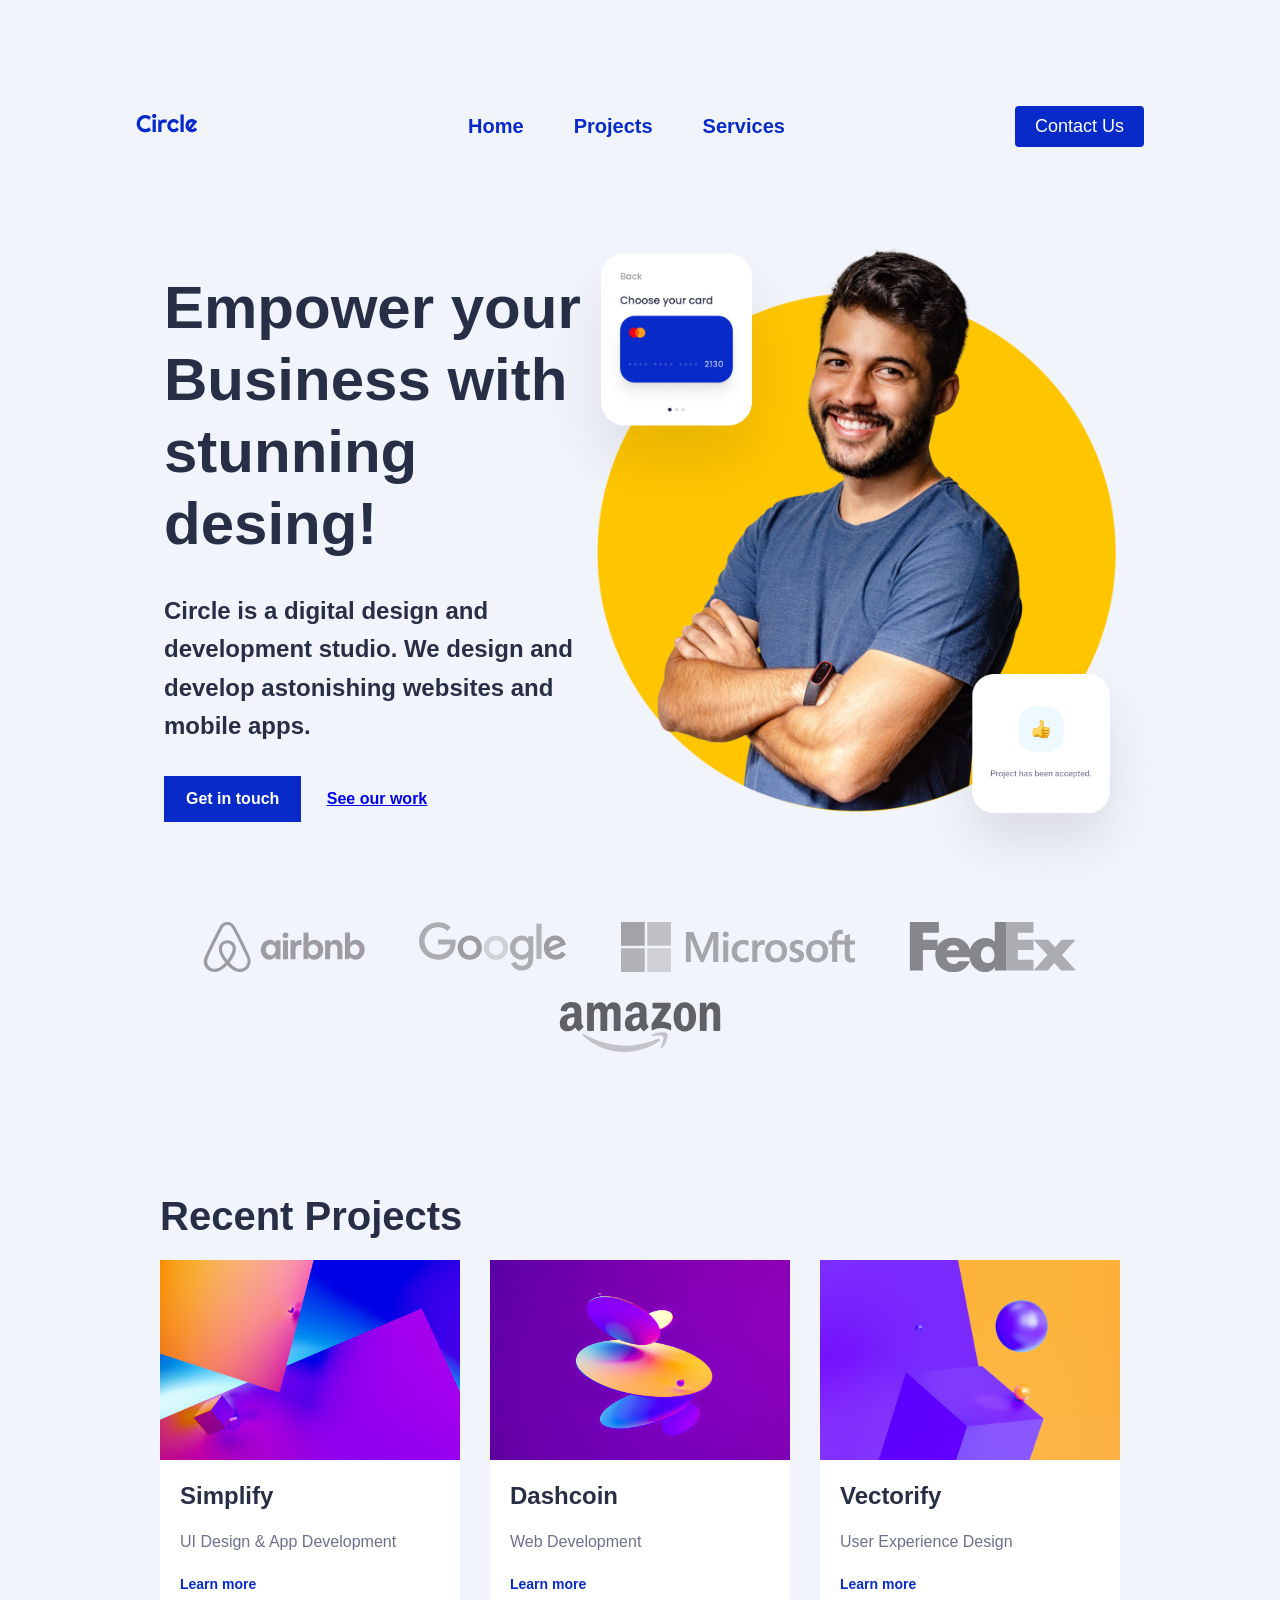
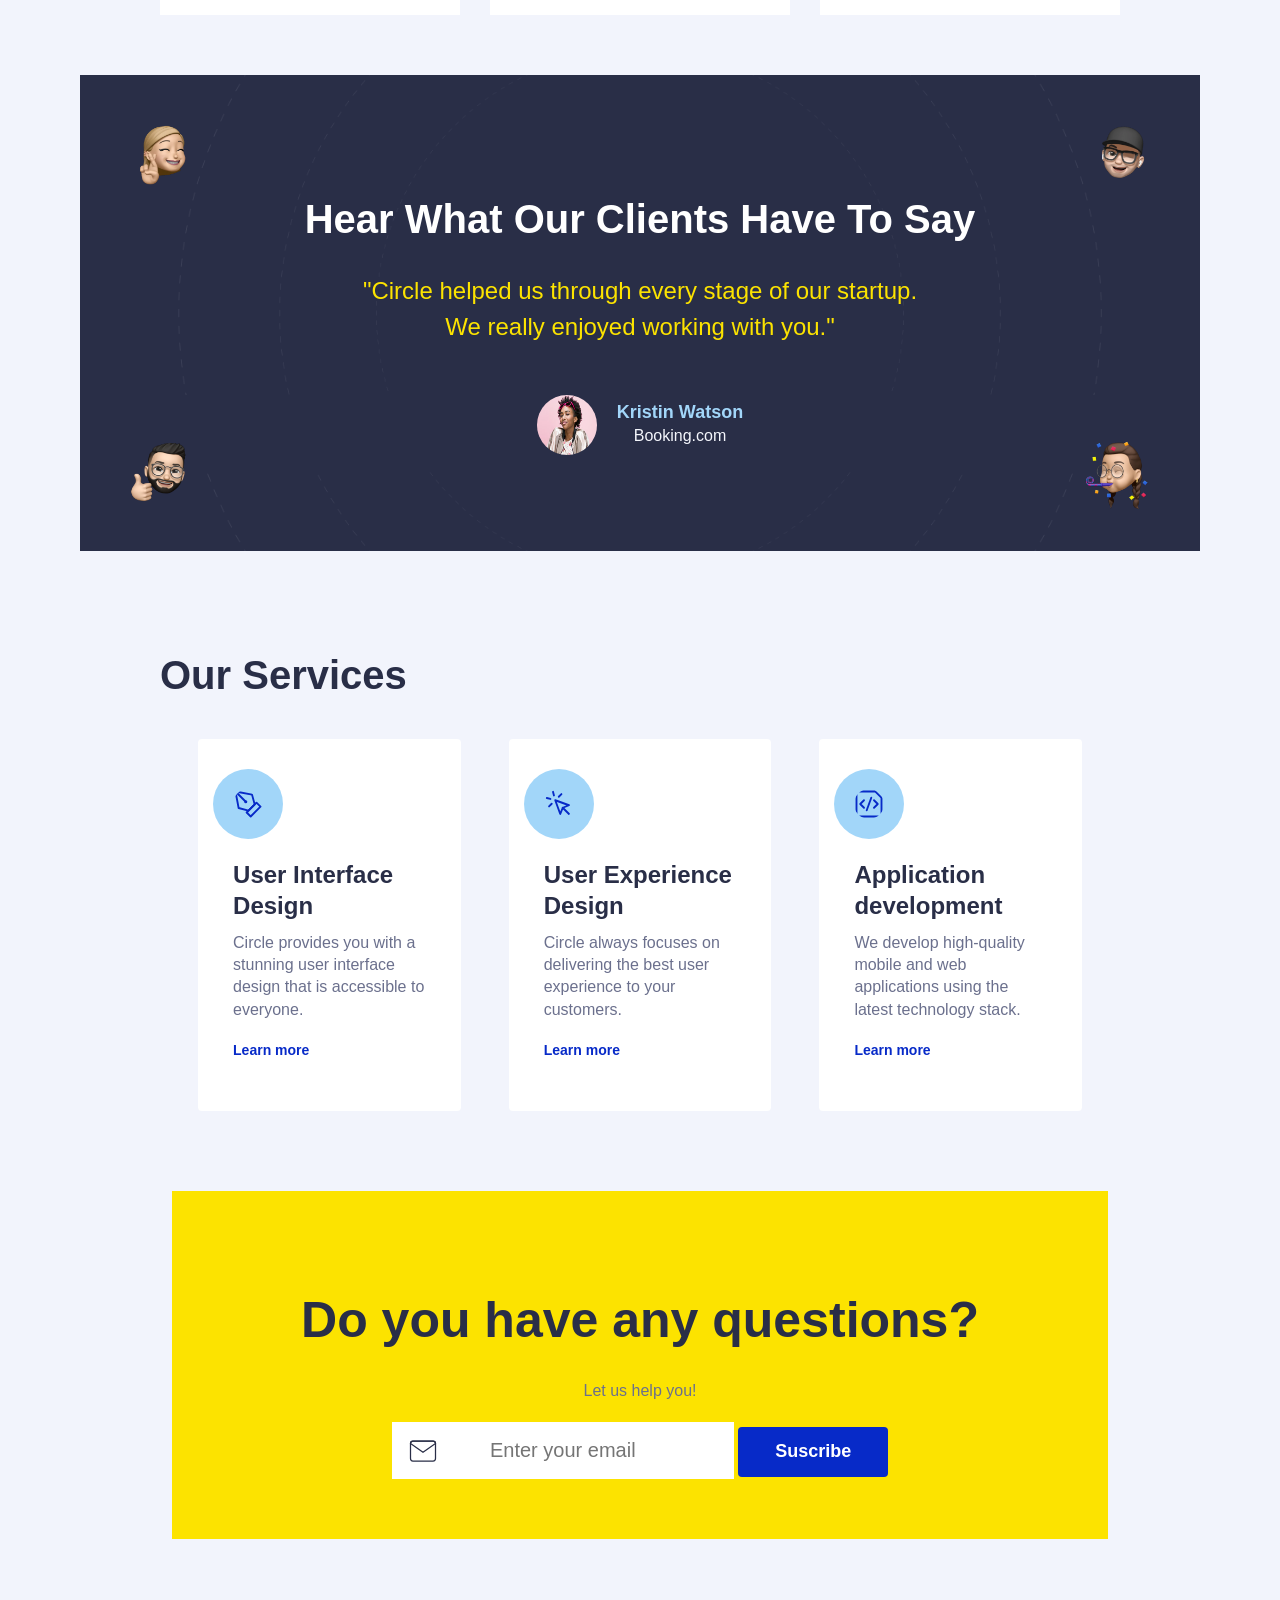
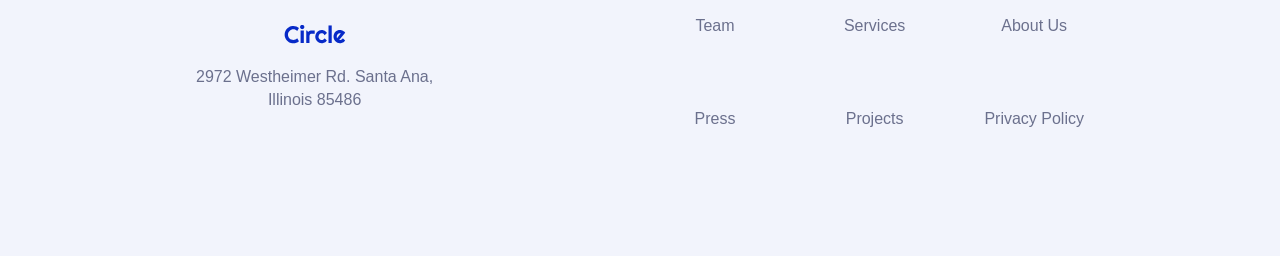
==== commit acdb3355: "cambios del index y css" ====
--- a/index.html
+++ b/index.html
@@ -10,113 +10,115 @@
 <body>
     <div id="nav"></div>
 
-    <main class="hero-section">
-        <div class="hero-content">
-            <h1>Empower your Business with stunning desing!</h1>
-            <h4>Circle is a digital design and development studio. We design and develop astonishing websites and mobile apps.</h4>
-            <button class="primary-btn"><a href="contact.html">Get in touch</a></button>
-            <button class="secondary-btn"><a href="#projects">See our work</a></button>
-        </div>
-        <div class="hero-images">
-            <img src="assets/hero-section/hero-image.png" alt="Hero Image">
-            <img src="assets/hero-section/card-1.png" alt="Card 1">
-            <img src="assets/hero-section/card-2.png" alt="Card 2">
-        </div>
-    </main>
-    <div class="logos">
-        <img src="assets/logos/airbnb-logo.svg" alt="Airbnb Logo">
-        <img src="assets/logos/google-logo.svg" alt="Google Logo">
-        <img src="assets/logos/microsoft-logo.svg" alt="Microsoft Logo">
-        <img src="assets/logos/fedex-logo.svg" alt="FedEx Logo">
-        <img src="assets/logos/amazon-logo.svg" alt="Amazon Logo">
-    </div>
-
-    <a href="#" class="back-to-top">
-        <img src="assets/interface/arrow.png" alt="Volver arriba">
-    </a>
-
-    <section class="projects-section" id="projects">
-        <h3>Recent Projects</h3>
-        <div class="projects-grid">
-            <div class="project-card">
-                <img src="assets/projects-section/1.jpg" alt="Project 1">
-                <h4>Simplify</h4>
-                <p>UI Design & App Development</p>
-                <a class="learn-more" href="projects.html?id=1">Learn more</a>
-
+    <main class="hero">
+        <div class="hero-section">
+            <div class="hero-content">
+                <h1>Empower your Business with stunning desing!</h1>
+                <h4>Circle is a digital design and development studio. We design and develop astonishing websites and mobile apps.</h4>
+                <button class="primary-btn"><a href="contact.html">Get in touch</a></button>
+                <button class="secondary-btn"><a href="#projects">See our work</a></button>
             </div>
-            <div class="project-card">
-                <img src="assets/projects-section/2.jpg" alt="Project 2">
-                <h4>Dashcoin</h4>
-                <p>Web Development</p>
-                <a class="learn-more" href="projects.html?id=2">Learn more</a>
-            </div>
-            <div class="project-card">
-                <img src="assets/projects-section/3.jpg" alt="Project 3">
-                <h4>Vectorify</h4>
-                <p>User Experience Design</p>
-                <a class="learn-more" href="projects.html?id=3">Learn more</a>
+            <div class="hero-images">
+                <img src="assets/hero-section/hero-image.png" alt="Hero Image">
+                <img src="assets/hero-section/card-1.png" alt="Card 1">
+                <img src="assets/hero-section/card-2.png" alt="Card 2">
             </div>
         </div>
-    </section>
+        
+        <div class="logos">
+            <img src="assets/logos/airbnb-logo.svg" alt="Airbnb Logo">
+            <img src="assets/logos/google-logo.svg" alt="Google Logo">
+            <img src="assets/logos/microsoft-logo.svg" alt="Microsoft Logo">
+            <img src="assets/logos/fedex-logo.svg" alt="FedEx Logo">
+            <img src="assets/logos/amazon-logo.svg" alt="Amazon Logo">
+        </div>
 
-    <section class="clients-opinion">
-        <h3>Hear what our clients have to say</h3>
-        <p>"Circle helped us through every stage of our startup.
-            <br>
-            We really enjoyed working with you."
-        </p>
-        <div class="client-emojis">
-            <img class="emoji1"src="assets/testimonial-section/memoji-1.png" alt="Client 1">
-            <img class="emoji2"src="assets/testimonial-section/memoji-2.png" alt="Client 2">
-            <img class="emoji3"src="assets/testimonial-section/memoji-3.png" alt="Client 3">
-            <img class="emoji4"src="assets/testimonial-section/memoji-4.png" alt="Client 4">
-        </div>
-        <div class="client-profile">
-            <div class="client-image">
-            <img src="assets/testimonial-section/profile.png" alt="Client Profile Picture">
+        <a href="#" class="back-to-top">
+            <img src="assets/interface/arrow.png" alt="Volver arriba">
+        </a>
+
+        <section class="projects-section" id="projects">
+            <h3>Recent Projects</h3>
+            <div class="projects-grid">
+                <div class="project-card">
+                    <img src="assets/projects-section/1.jpg" alt="Project 1">
+                    <h4>Simplify</h4>
+                    <p>UI Design & App Development</p>
+                    <a class="learn-more" href="projects.html?id=1">Learn more</a>
+
+                </div>
+                <div class="project-card">
+                    <img src="assets/projects-section/2.jpg" alt="Project 2">
+                    <h4>Dashcoin</h4>
+                    <p>Web Development</p>
+                    <a class="learn-more" href="projects.html?id=2">Learn more</a>
+                </div>
+                <div class="project-card">
+                    <img src="assets/projects-section/3.jpg" alt="Project 3">
+                    <h4>Vectorify</h4>
+                    <p>User Experience Design</p>
+                    <a class="learn-more" href="projects.html?id=3">Learn more</a>
+                </div>
             </div>
-            <div class="client-info">
-                <p class="client-name">Kristin Watson</p>
-                <p>Booking.com</p>
+        </section>
+
+        <section class="clients-opinion">
+            <h3>Hear what our clients have to say</h3>
+            <p>"Circle helped us through every stage of our startup.
+                <br>
+                We really enjoyed working with you."
+            </p>
+            <div class="client-emojis">
+                <img class="emoji1"src="assets/testimonial-section/memoji-1.png" alt="Client 1">
+                <img class="emoji2"src="assets/testimonial-section/memoji-2.png" alt="Client 2">
+                <img class="emoji3"src="assets/testimonial-section/memoji-3.png" alt="Client 3">
+                <img class="emoji4"src="assets/testimonial-section/memoji-4.png" alt="Client 4">
             </div>
-        </div>        
-    </section>
+            <div class="client-profile">
+                <div class="client-image">
+                <img src="assets/testimonial-section/profile.png" alt="Client Profile Picture">
+                </div>
+                <div class="client-info">
+                    <p class="client-name">Kristin Watson</p>
+                    <p>Booking.com</p>
+                </div>
+            </div>        
+        </section>
 
-    <section class="services-section" id="services">
-        <h3>Our Services</h3>
-        <div class="projects-grid-services">
-            <div class="project-card-services">
-                <img src="assets/services-section/icons/1.svg" alt="Service 1">
-                <h4>User Interface Design</h4>
-                <p>Circle provides you with a stunning user interface design that is accessible to everyone.</p>
-                <a class="learn-more" href="#">Learn more</a>
+        <section class="services-section" id="services">
+            <h3>Our Services</h3>
+            <div class="projects-grid-services">
+                <div class="project-card-services">
+                    <img src="assets/services-section/icons/1.svg" alt="Service 1">
+                    <h4>User Interface Design</h4>
+                    <p>Circle provides you with a stunning user interface design that is accessible to everyone.</p>
+                    <a class="learn-more" href="#">Learn more</a>
 
+                </div>
+                <div class="project-card-services">
+                    <img src="assets/services-section/icons/2.svg" alt="Service 2">
+                    <h4>User Experience Design</h4>
+                    <p>Circle always focuses on delivering the best user experience to your customers.</p>
+                    <a class="learn-more" href="#">Learn more</a>
+                </div>
+                <div class="project-card-services">
+                    <img src="assets/services-section/icons/3.svg" alt="Service 3">
+                    <h4>Application development</h4>
+                    <p>We develop high-quality mobile and web applications using the latest technology stack.</p>
+                    <a class="learn-more" href="#">Learn more</a>
+                </div>
             </div>
-            <div class="project-card-services">
-                <img src="assets/services-section/icons/2.svg" alt="Service 2">
-                <h4>User Experience Design</h4>
-                <p>Circle always focuses on delivering the best user experience to your customers.</p>
-                <a class="learn-more" href="#">Learn more</a>
-            </div>
-            <div class="project-card-services">
-                <img src="assets/services-section/icons/3.svg" alt="Service 3">
-                <h4>Application development</h4>
-                <p>We develop high-quality mobile and web applications using the latest technology stack.</p>
-                <a class="learn-more" href="#">Learn more</a>
-            </div>
-        </div>
-    </section>
+        </section>
 
-    <section class="contact-section">
-        <h2>Do you have any questions?</h2>
-        <p>Let us help you!</p>
-        <form action="" class="contact-form">
-            <input type="email" placeholder="Enter your email"> 
-            <button class="suscribe-btn">Suscribe</button>
-        </form>
-    </section>
-
+        <section class="contact-section">
+            <h2>Do you have any questions?</h2>
+            <p>Let us help you!</p>
+            <form action="" class="contact-form">
+                <input type="email" placeholder="Enter your email"> 
+                <button class="suscribe-btn">Suscribe</button>
+            </form>
+        </section>
+    </main>
 
     <div id="footer"></div>
 
--- a/css/style.css
+++ b/css/style.css
@@ -79,18 +79,7 @@
 }
 
 
-/* ERROR 404 */
-.error-container{
-  display: flex;
-  flex-direction: row;
-  justify-content: center;
-}
-
-.error-content {
-  display: flex;
-  flex-direction: column;
-  text-align: center;
-}
+
 
 
 /* NAV */
@@ -258,7 +247,7 @@
 .project-card {
 
     background-color: var(--White);
-    border-radius: 4px;
+    
     overflow: hidden;
     transition: transform 0.2s ease, box-shadow 0.2s ease;
 }
@@ -278,7 +267,7 @@
 }
 
 /* Contenido */
-.project-card h3 {
+.project-card h4 {
     margin: 20px 20px 20px;
     color: var(--NeutralDark);
 }
@@ -320,6 +309,10 @@
 
 /* -------- 780px -------- */
 @media (max-width: 780px) {
+  .contact-btn{
+    margin-left:10px;
+    padding: 10px;
+  }
 
   .nav-links {
     gap: 20px;
@@ -376,4 +369,5 @@
   .sitemap { 
     padding: 0;
   }
+
 }
--- a/css/index.css
+++ b/css/index.css
@@ -1,3 +1,5 @@
+
+
 
 /* HERO */
 .hero-section {
@@ -160,6 +162,10 @@
     margin: 0 auto 50px;
     color: var(--SecondaryLight);
     line-height: 1.5;
+}
+
+.client-profile{
+    background-color: var(--NeutralDark);
 }
 
 /* Memojis (posicionamiento absoluto) */
@@ -306,59 +312,72 @@
 /* -------- 1080px -------- */
 @media (max-width: 1080px) {
 
-  .hero-section {
-    flex-direction: column;
-    text-align: center;
-  }
-
-  .hero-images img:first-child {
-    width: 400px;
-  }
-
-  .projects-grid {
-    grid-template-columns: repeat(2, 1fr);
-  }
-
-  .projects-grid-services {
-    grid-template-columns: repeat(2, 1fr);
-  }
-
-  .row {
-    gap: 40px;
-  }
+    .hero-section {
+        flex-direction: column;
+        text-align: center;
+    }
+
+    .hero-images{
+        margin-top: 30px;
+    }
+
+    .hero-images img:first-child {
+        width: 400px;
+    }
+
+    .projects-grid {
+        grid-template-columns: repeat(2, 1fr);
+    }
+
+    .projects-grid-services {
+        grid-template-columns: repeat(2, 1fr);
+    }
+
+    .row {
+        gap: 40px;
+    }
 }
 
 /* -------- 780px -------- */
 @media (max-width: 780px) {
-
-  .hero-content h1 {
-    font-size: 36px;
-  }
-
-  .hero-content h2 {
-    font-size: 16px;
-  }
-
-  .projects-grid {
-    grid-template-columns: 1fr;
-  }
-
-  .projects-grid-services {
-    grid-template-columns: 1fr;
-  }
-
-  .clients-opinion h2 {
-    font-size: 28px;
-  }
-
-  .clients-opinion > p {
-    font-size: 16px;
-  }
-
-  .row {
-    grid-template-columns: 1fr;
-  }
-}
+    .logos{
+        justify-content: center
+    }
+
+    .hero-content h1 {
+        font-size: 36px;
+    }
+
+    .hero-content h2 {
+        font-size: 16px;
+    }
+
+    .projects-section {
+        padding: 40px 20px;
+        width: 90%;
+    }
+
+    .projects-grid {
+        grid-template-columns: 1fr;
+    }
+
+    .projects-grid-services {
+        grid-template-columns: 1fr;
+    }
+
+    .clients-opinion h2 {
+        font-size: 28px;
+    }
+
+    .clients-opinion > p {
+        font-size: 16px;
+    }
+
+    .row {
+        grid-template-columns: 1fr;
+    }
+}
+
 
 /* -------- 500px -------- */
 @media (max-width: 500px) {
@@ -369,54 +388,55 @@
     }
     .projects-section {
         padding: 40px 20px;
-    }
-
-  .hero-section {
-    display: block;
-    align-items: center;
-    padding: 0;
-    margin-left: 30px;
-  }
-
-  .hero-content {
-    width: 100%;
-    text-align: left;
-  }
-
-  .hero-images img:first-child {
-    padding-top: 20px;
-    width: 280px;
-  }
-
-  .hero-images img:nth-child(2),
-  .hero-images img:nth-child(3) {
-    display: none;
-  }
-
-  .logos{
-    padding : 0 20px 20px 20px
-  }
-
-  .logos img {
-    height: 30px;
-  }
-
-  .client-emojis {
-    display: none;
-  }
-
-  .services-section {
-    margin: 20px;
-    padding: 0;
-  }
-
-  .contact-section input[type="email"] {
-    width: 85%;
-  }
-
-  .suscribe-btn {
-    margin-top: 20px;
-    width: 50%;
-  }
+        width: 90%;
+    }
+
+    .hero-section {
+        display: block;
+        align-items: center;
+        padding: 0;
+        margin-left: 30px;
+    }
+
+    .hero-content {
+        width: 100%;
+        text-align: left;
+    }
+
+    .hero-images img:first-child {
+        padding-top: 20px;
+        width: 280px;
+    }
+
+    .hero-images img:nth-child(2),
+    .hero-images img:nth-child(3) {
+        display: none;
+    }
+
+    .logos{
+        padding : 0 20px 20px 20px
+    }
+
+    .logos img {
+        height: 30px;
+    }
+
+    .client-emojis {
+        display: none;
+    }
+
+    .services-section {
+        margin: 20px;
+        padding: 0;
+    }
+
+    .contact-section input[type="email"] {
+        width: 85%;
+    }
+
+    .suscribe-btn {
+        margin-top: 20px;
+        width: 50%;
+    }
 
 }
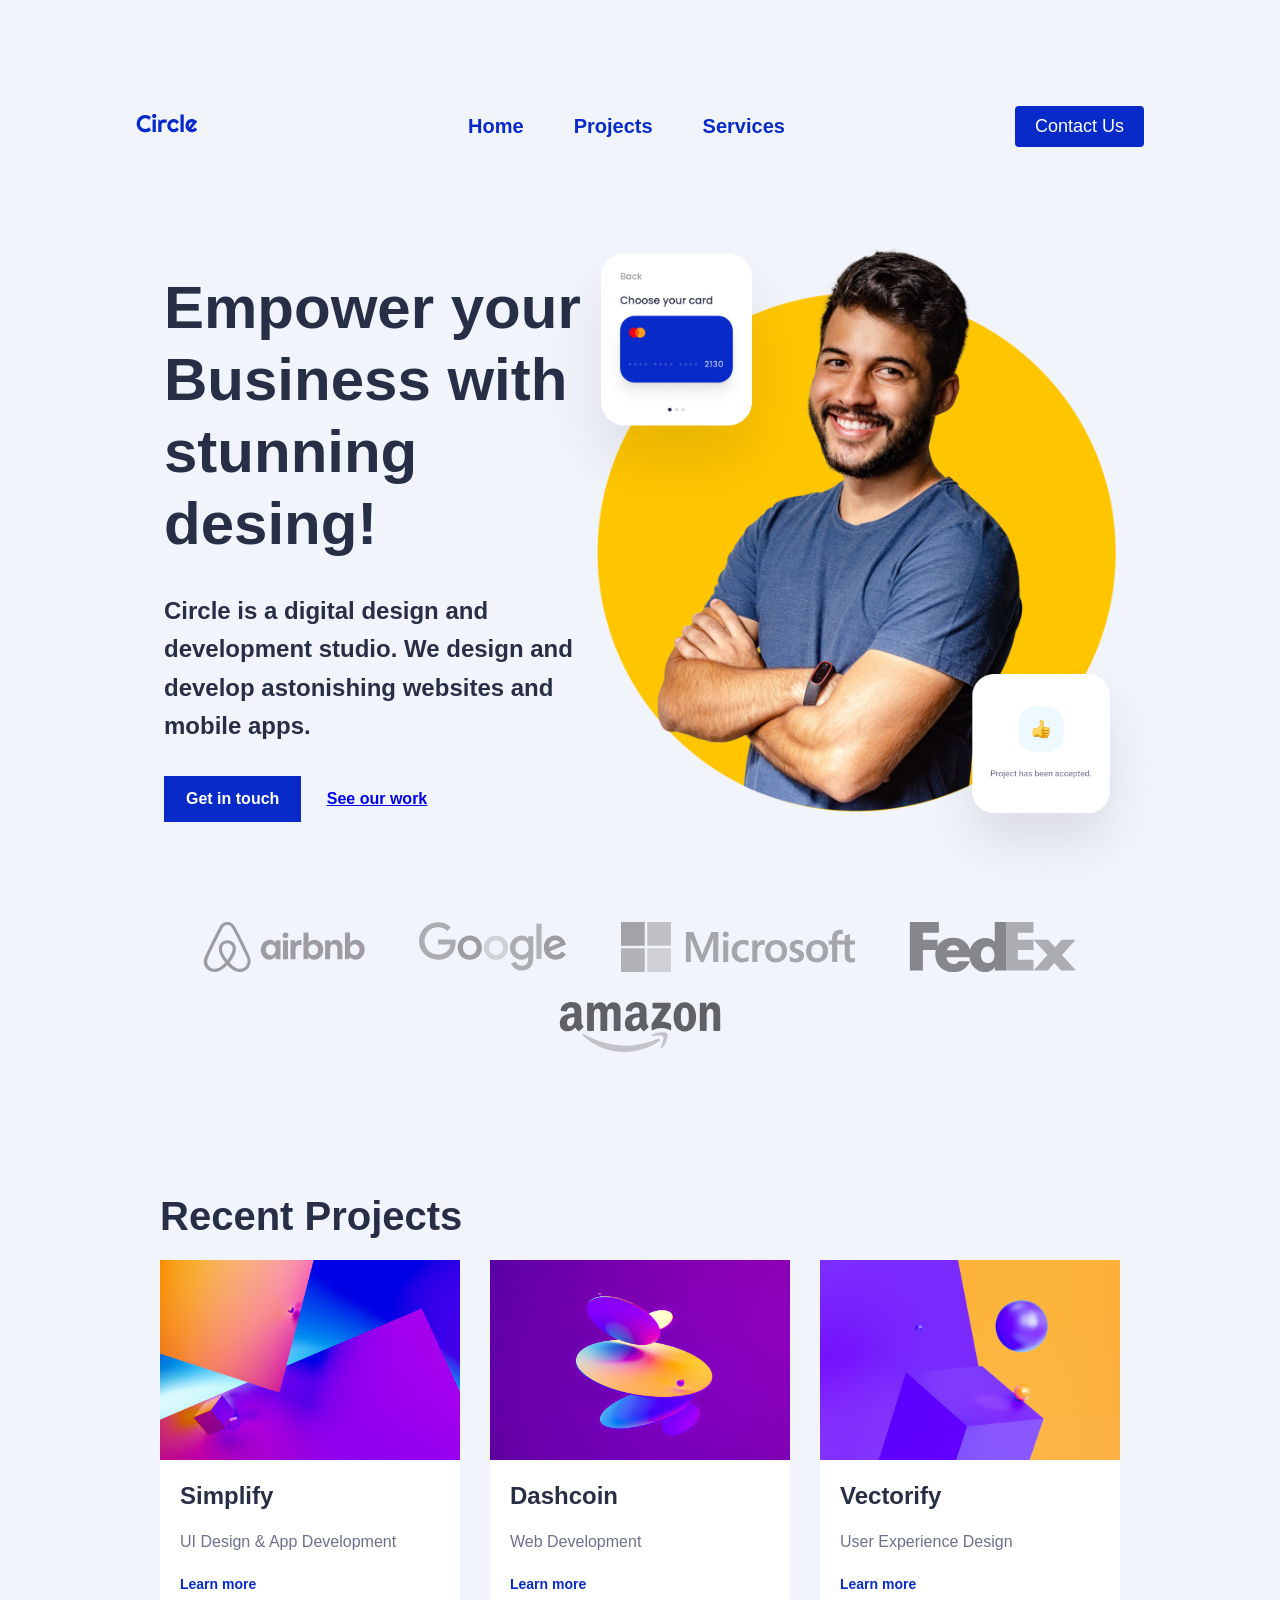
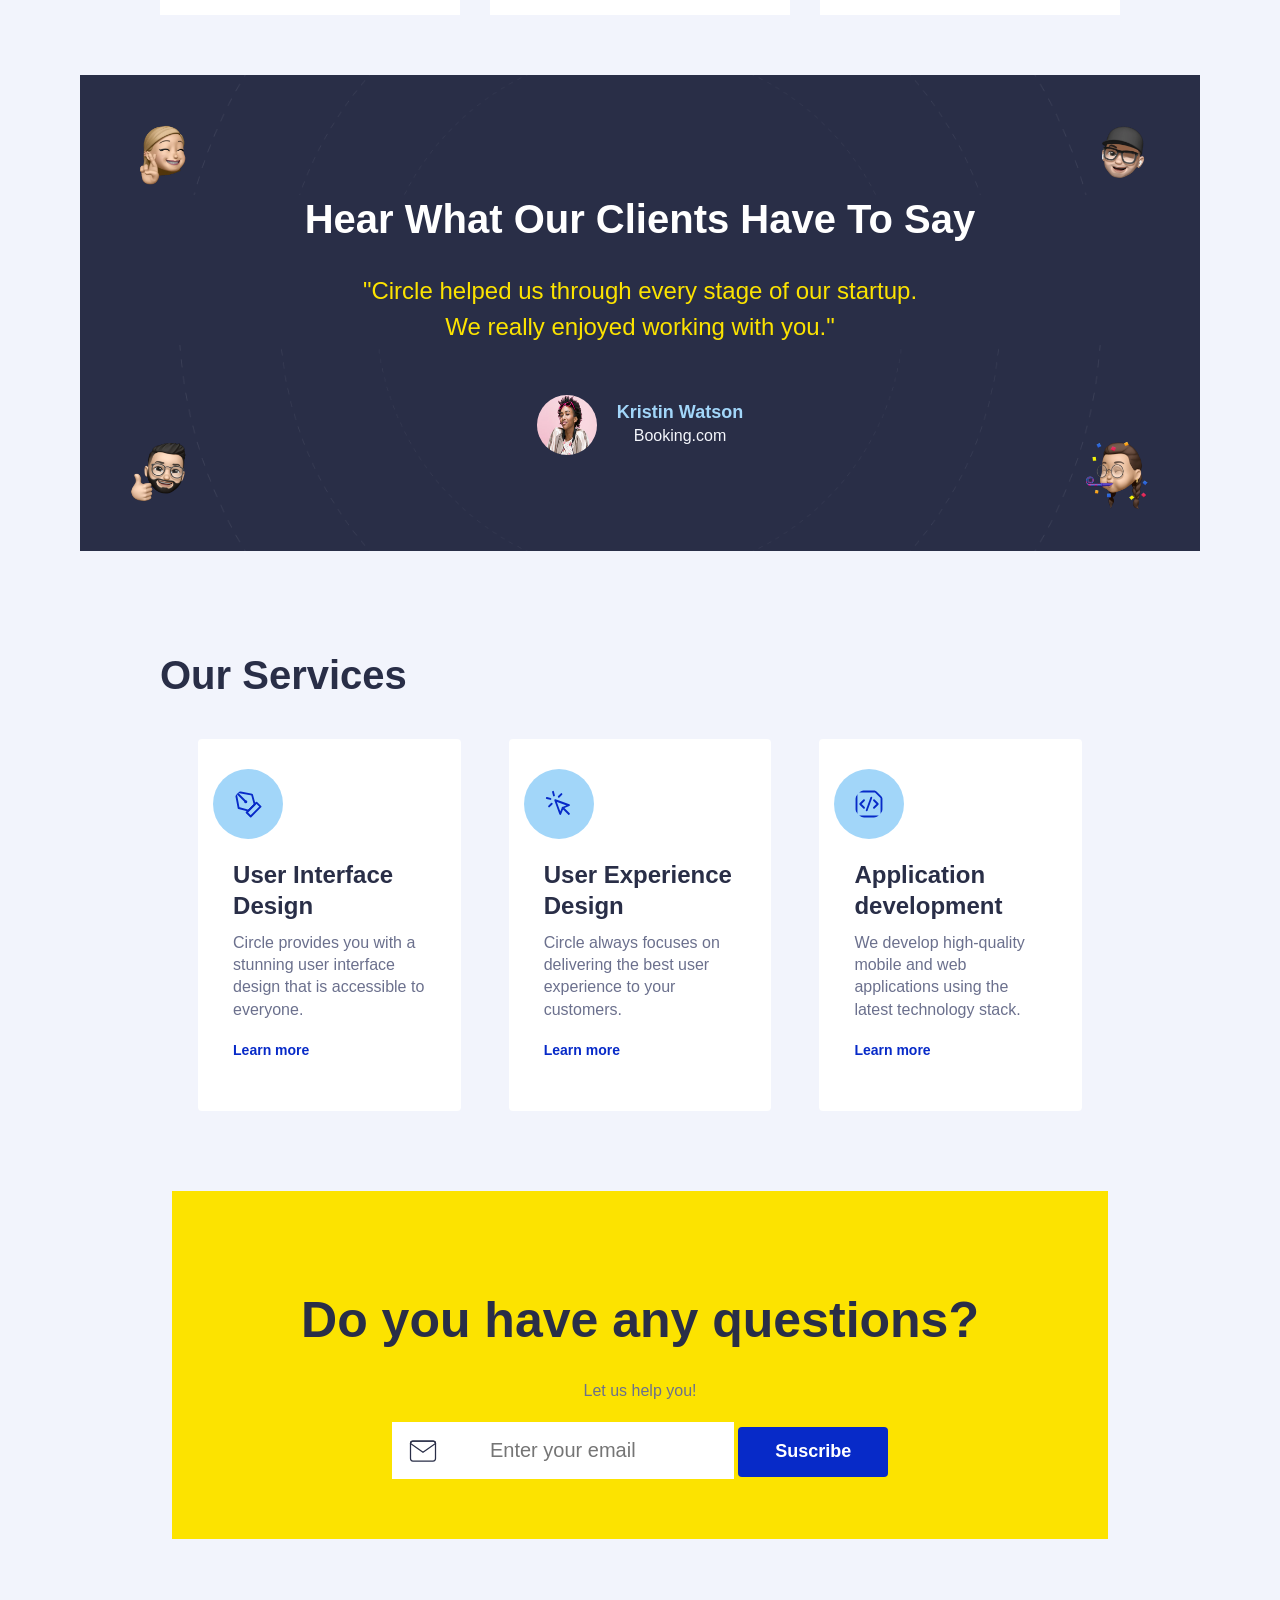
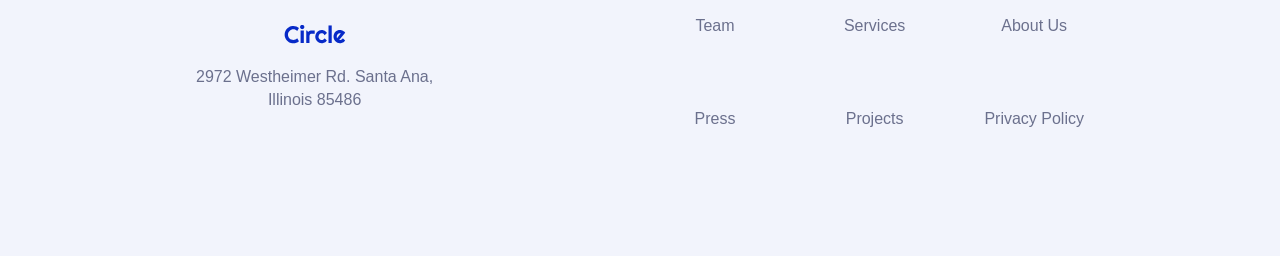
==== commit c71dbef1: "parte de la opinion mejorada en css" ====
--- a/index.html
+++ b/index.html
@@ -63,11 +63,13 @@
         </section>
 
         <section class="clients-opinion">
-            <h3>Hear what our clients have to say</h3>
-            <p>"Circle helped us through every stage of our startup.
-                <br>
-                We really enjoyed working with you."
-            </p>
+            <article class="clients-opinion-article">
+                <h3>Hear what our clients have to say</h3>
+                <p>"Circle helped us through every stage of our startup.
+                    <br>
+                    We really enjoyed working with you."
+                </p>
+            </article>
             <div class="client-emojis">
                 <img class="emoji1"src="assets/testimonial-section/memoji-1.png" alt="Client 1">
                 <img class="emoji2"src="assets/testimonial-section/memoji-2.png" alt="Client 2">
--- a/css/index.css
+++ b/css/index.css
@@ -1,6 +1,3 @@
-
-
-
 /* HERO */
 .hero-section {
   display: flex;
@@ -147,8 +144,12 @@
     overflow: hidden;
 }
 
+.clients-opinion-article{
+    background-color: var(--NeutralDark);
+}
+
 /* Título */
-.clients-opinion h3 {
+.clients-opinion-article h3 {
     margin-bottom: 30px;
     color: var(--White);
     text-transform: capitalize;
@@ -156,16 +157,12 @@
 }
 
 /* Testimonio */
-.clients-opinion > p {
+.clients-opinion-article > p {
     font-size: 24px;
     max-width: 700px;
     margin: 0 auto 50px;
     color: var(--SecondaryLight);
     line-height: 1.5;
-}
-
-.client-profile{
-    background-color: var(--NeutralDark);
 }
 
 /* Memojis (posicionamiento absoluto) */
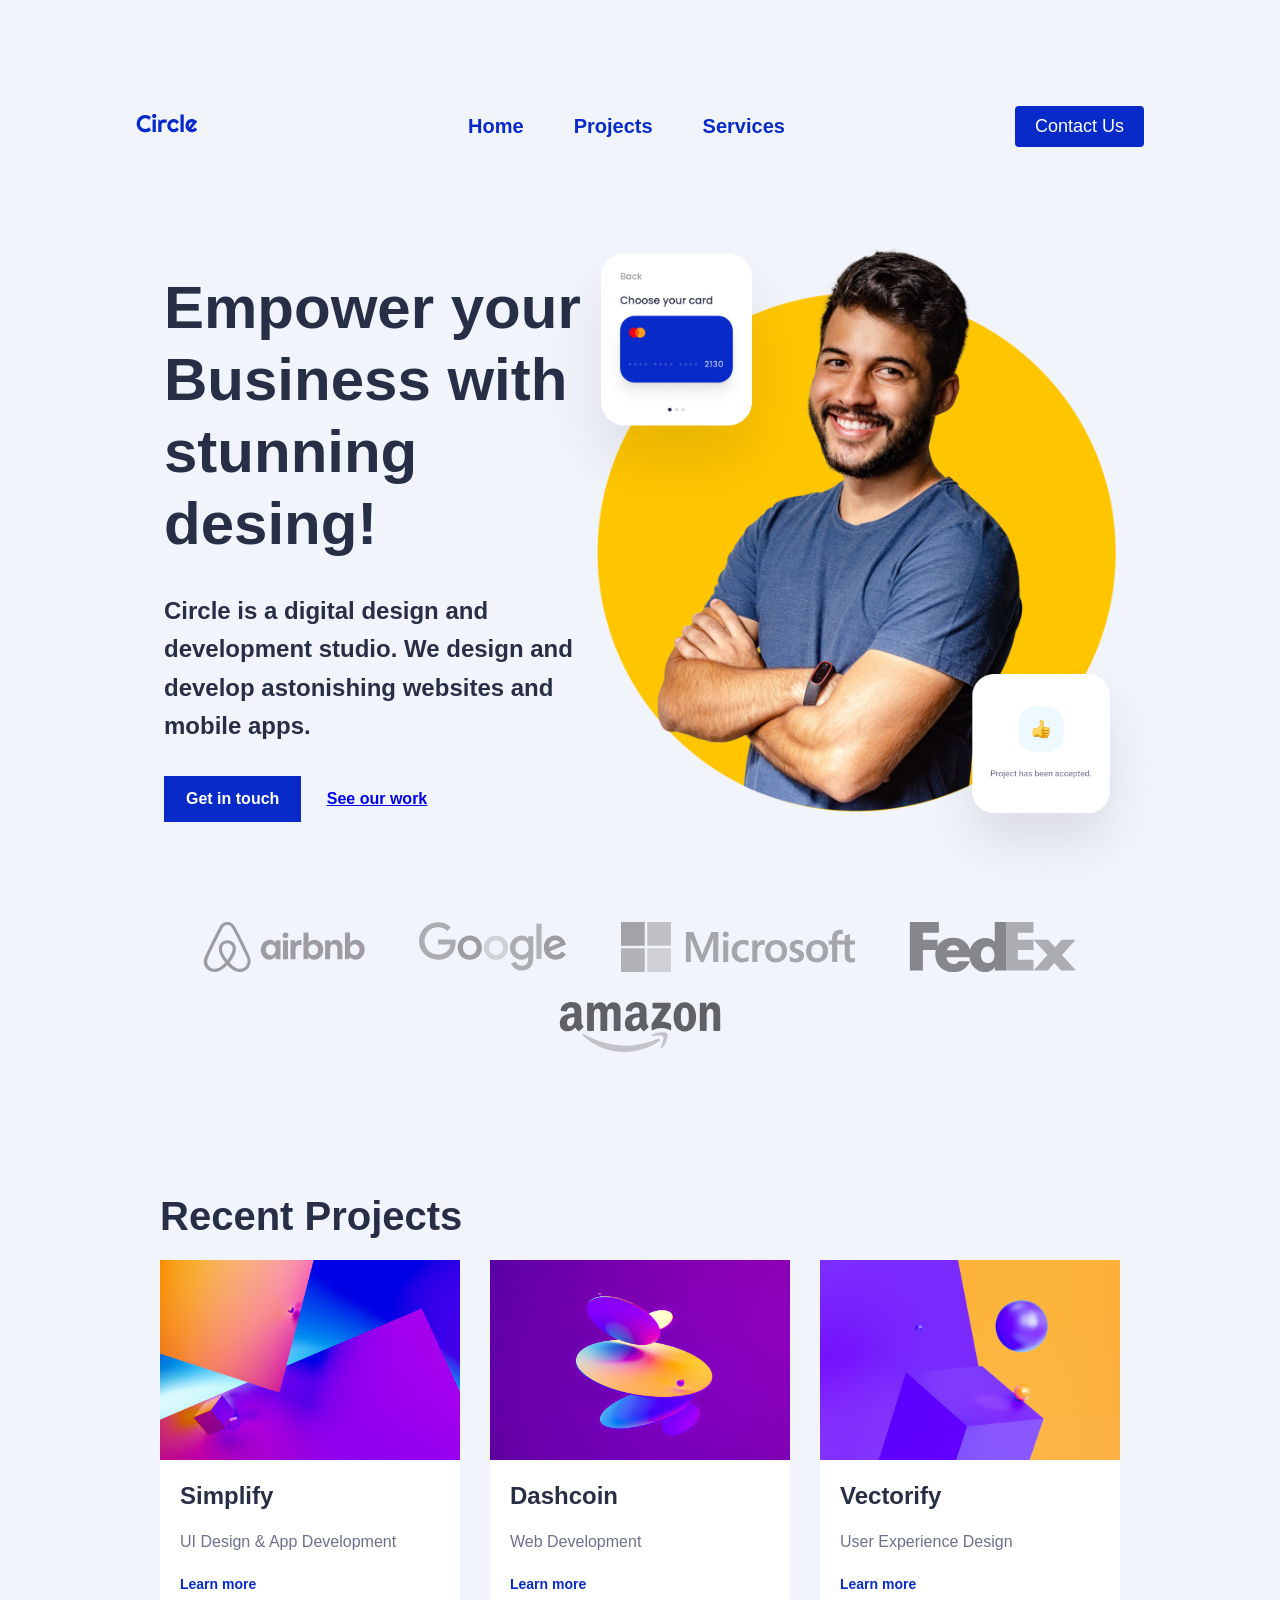
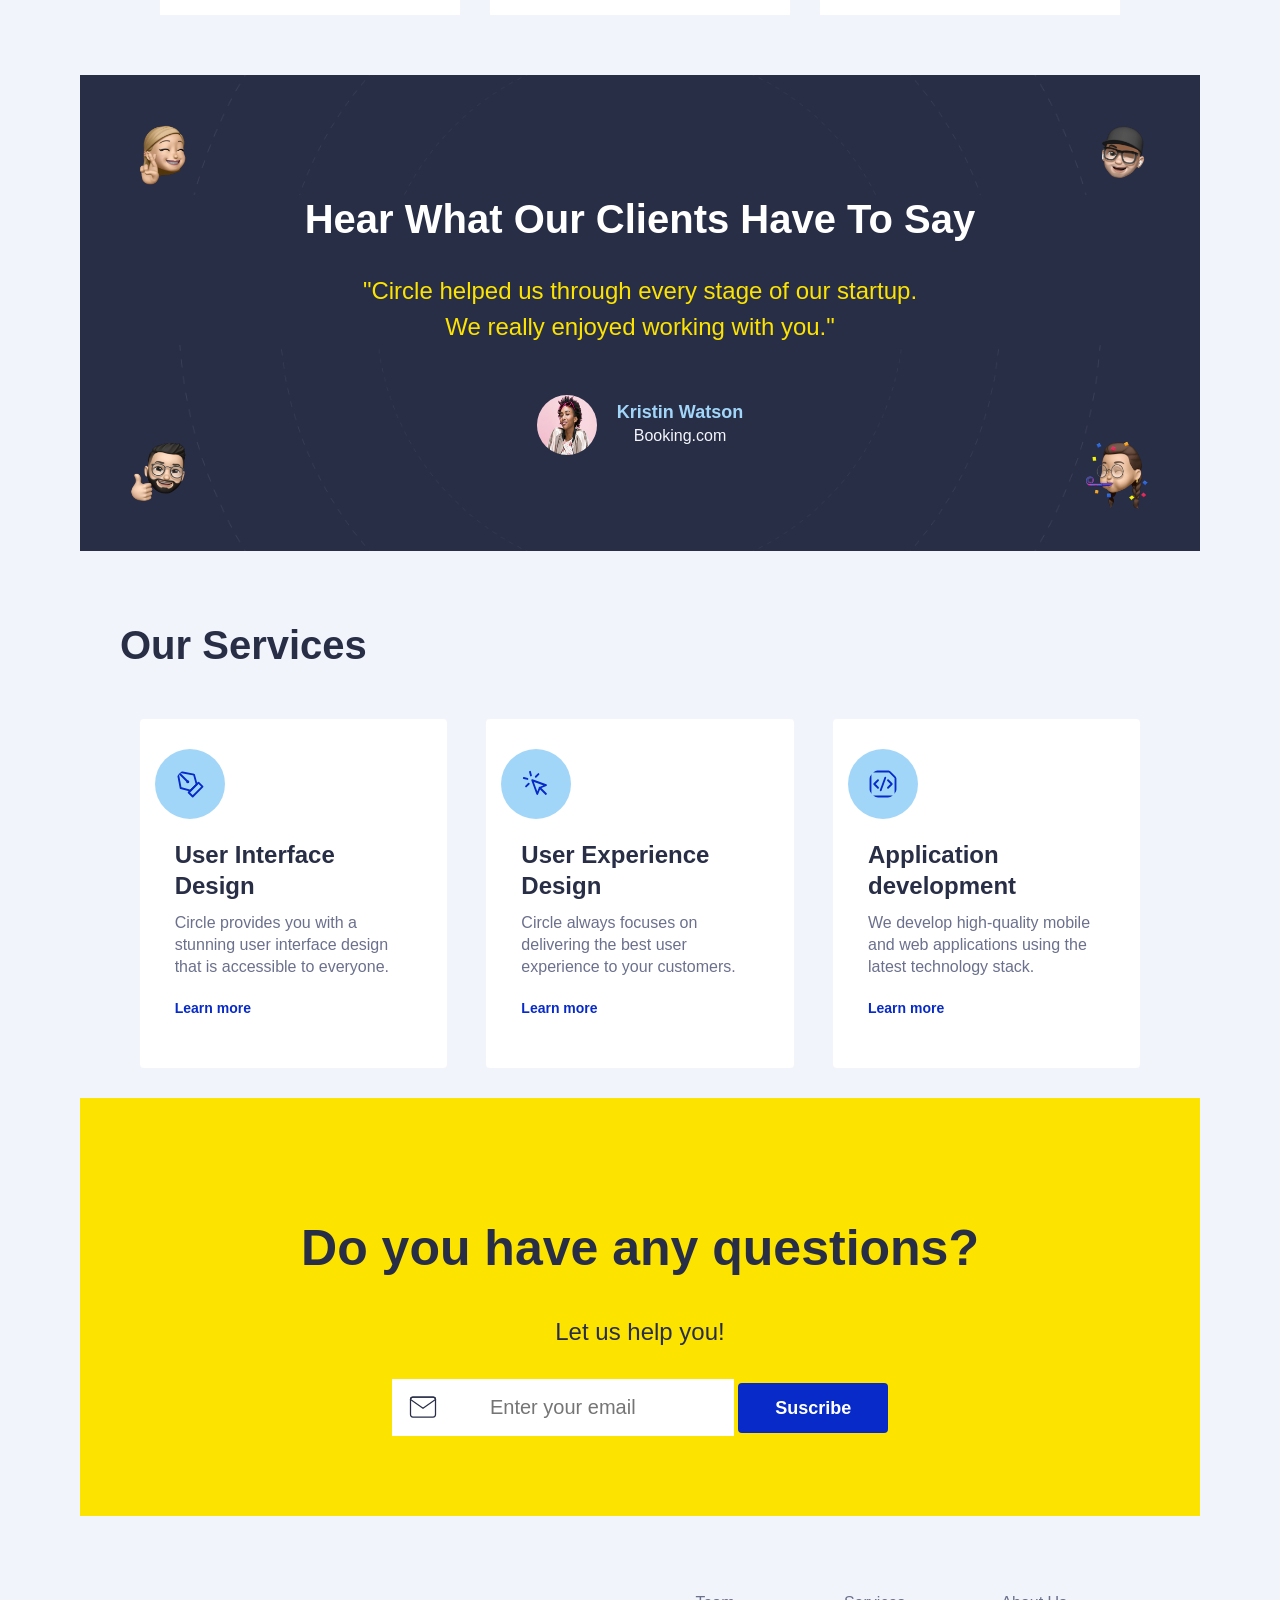
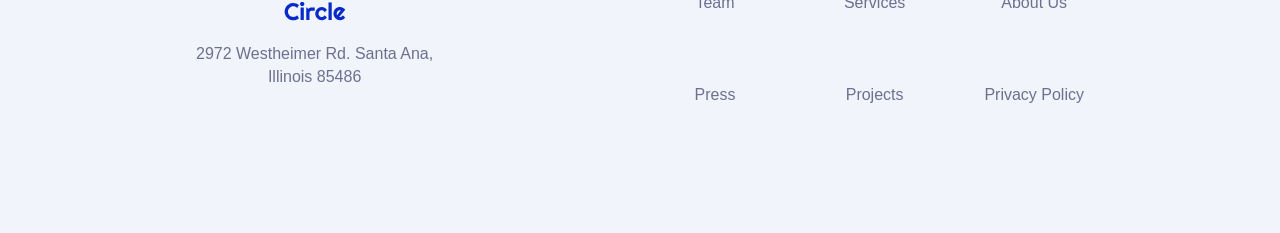
==== commit fb596a4e: "cambios en css BEM" ====
--- a/index.html
+++ b/index.html
@@ -15,8 +15,8 @@
             <div class="hero-content">
                 <h1>Empower your Business with stunning desing!</h1>
                 <h4>Circle is a digital design and development studio. We design and develop astonishing websites and mobile apps.</h4>
-                <button class="primary-btn"><a href="contact.html">Get in touch</a></button>
-                <button class="secondary-btn"><a href="#projects">See our work</a></button>
+                <button class="hero-primary-btn"><a href="contact.html">Get in touch</a></button>
+                <button class="hero-secondary-btn"><a href="#projects">See our work</a></button>
             </div>
             <div class="hero-images">
                 <img src="assets/hero-section/hero-image.png" alt="Hero Image">
--- a/css/style.css
+++ b/css/style.css
@@ -16,66 +16,66 @@
 }
 
 html {
-  scroll-behavior: smooth;
+    scroll-behavior: smooth;
 }
 
 body {
-  font-family: 'Inter', 'Helvetica Neue', Arial, sans-serif;
-  background-color: var(--Background);
-  line-height: 1.4;
-  margin: 80px;
+    font-family: 'Inter', 'Helvetica Neue', Arial, sans-serif;
+    background-color: var(--Background);
+    line-height: 1.4;
+    margin: 80px;
   
 }
 
 /* Headings */
 h1 {
-  color: var(--NeutralDark);
-  font-size: 60px;
-  font-weight: bold;
-  line-height: 1.1;
-  margin-bottom: 16px;
+    color: var(--NeutralDark);
+    font-size: 60px;
+    font-weight: bold;
+    line-height: 1.1;
+    margin-bottom: 16px;
 }
 
 h2 {
-  color: var(--NeutralDark);
-  font-size: 50px;
-  font-weight: bold;
-  line-height: 1.15;
-  margin-bottom: 14px;
+    color: var(--NeutralDark);
+    font-size: 50px;
+    font-weight: bold;
+    line-height: 1.15;
+    margin-bottom: 14px;
 }
 
 h3 {
-  color : var(--NeutralDark);
-  font-size: 40px;
-  font-weight: bold;
-  line-height: 1.2;
-  margin-bottom: 20px;
+    color : var(--NeutralDark);
+    font-size: 40px;
+    font-weight: bold;
+    line-height: 1.2;
+    margin-bottom: 20px;
 }
 
 h4 {
-  color: var(--NeutralDark);
-  font-size: 24px;
-  font-weight: bold;
-  line-height: 1.3;
-  margin-bottom: 10px;
+    color: var(--NeutralDark);
+    font-size: 24px;
+    font-weight: bold;
+    line-height: 1.3;
+    margin-bottom: 10px;
 }
 
 p {
-  color: var(--NeutralMedium);
-  font-size: 16px;
-  margin-bottom: 20px;
+    color: var(--NeutralMedium);
+    font-size: 16px;
+    margin-bottom: 20px;
 }
 
 
 /* Captions */
 .caption-lg {
-  font-size: 15px;
-  font-weight: 400;
+    font-size: 15px;
+    font-weight: 400;
 }
 
 .caption-sm {
-  font-size: 13px;
-  font-weight: 400;
+    font-size: 13px;
+    font-weight: 400;
 }
 
 
@@ -84,15 +84,15 @@
 
 /* NAV */
 .nav {
-  padding: 16px 0;
+    padding: 16px 0;
 }
 
 .nav-container {
-  width: 90%;
-  margin: auto;
-  display: flex;
-  justify-content: space-between;
-  align-items: center;
+    width: 90%;
+    margin: auto;
+    display: flex;
+    justify-content: space-between;
+    align-items: center;
 }
 
 .menu-toggle {
@@ -100,33 +100,33 @@
 }
 
 .nav-links {
-  list-style: none;
-  display: flex;
-  gap: 50px;
+    list-style: none;
+    display: flex;
+    gap: 50px;
 }
 
 .nav-links a {
-  color: var(--Primary);
-  font-weight: bold;
-  font-size: 20px;
-  text-decoration: none;
+    color: var(--Primary);
+    font-weight: bold;
+    font-size: 20px;
+    text-decoration: none;
 }
 .nav-links a:hover {
-  text-decoration: underline;
+    text-decoration: underline;
 }
 
 .contact-btn {
-  background-color:  var(--Primary);
-  font-size: 18px;
-  border: none;
-  padding: 10px 20px;
-  border-radius: 4px;
-  cursor: pointer;
+    background-color:  var(--Primary);
+    font-size: 18px;
+    border: none;
+    padding: 10px 20px;
+    border-radius: 4px;
+    cursor: pointer;
 }
 
 .contact-btn a{
-  color: var(--White);
-  text-decoration: none;
+    color: var(--White);
+    text-decoration: none;
 }
 
 /* FOOTER */
@@ -207,12 +207,17 @@
     display:flex;
     flex-direction: column;
     background-color: var(--SecondaryLight);
-    padding: 60px 20px;
     text-align: center;
     justify-content: center;
     align-items: center;
-    width: 80%;
+    padding: 80px 20px;
     margin: 0 auto;
+}
+
+.contact-section p{
+    color: var(--NeutralDark);
+    font-size: 24px;
+    margin-bottom: 30px;
 }
 
 .contact-section input[type="email"] {
@@ -229,25 +234,23 @@
 }
 
 .suscribe-btn {
-  background-color:  var(--Primary);
-  color: var(--White);
-  font-size: 18px;
-  font-weight: bold;
-  border: none;
-  padding: 10px 20px;
-  border-radius: 4px;
-  cursor: pointer;
-  height: 50px;
-  width: 150px;
+    background-color:  var(--Primary);
+    color: var(--White);
+    font-size: 18px;
+    font-weight: bold;
+    border: none;
+    padding: 10px 20px;
+    border-radius: 4px;
+    cursor: pointer;
+    height: 50px;
+    width: 150px;
 }
 
 
 /* Añadido al principal puesto que se repite en main y en proyectos*/
 /* Tarjeta */
 .project-card {
-
     background-color: var(--White);
-    
     overflow: hidden;
     transition: transform 0.2s ease, box-shadow 0.2s ease;
 }
@@ -300,74 +303,74 @@
 /* -------- 1080px -------- */
 @media (max-width: 1080px) {
 
-  body { margin: 20px; }
-
-  h1 { font-size: 48px; }
-  h2 { font-size: 40px; }
-  h3 { font-size: 32px; }
+    body { margin: 20px; }
+
+    h1 { font-size: 48px; }
+    h2 { font-size: 40px; }
+    h3 { font-size: 32px; }
 }
 
 /* -------- 780px -------- */
 @media (max-width: 780px) {
-  .contact-btn{
-    margin-left:10px;
-    padding: 10px;
-  }
-
-  .nav-links {
-    gap: 20px;
-  }
-
-  .nav-links a {
-    font-size: 16px;
-  }
-
-  .footer {
-    flex-direction: column;
-    gap: 20px;
-  }
+    .contact-btn{
+      margin-left:10px;
+      padding: 10px;
+    }
+
+    .nav-links {
+      gap: 20px;
+    }
+
+    .nav-links a {
+      font-size: 16px;
+    }
+
+    .footer {
+      flex-direction: column;
+      gap: 20px;
+    }
 }
 
 /* -------- 500px -------- */
 @media (max-width: 500px) {
 
-  h1 { font-size: 32px; }
-  h2 { font-size: 28px; }
-  h3 { font-size: 24px; }
-
-  .nav-container {
-    flex-direction: column;
-    gap: 10px;
-  }
-
-  .menu-toggle {
-    display: block;
-    font-size: 28px;
-    background: none;
-    border: none;
-    cursor: pointer;
-  }
-
-  .nav-links {
-    display: none; /* oculto por defecto */
-    flex-direction: column;
-    width: 100%;
-    text-align: center;
-  }
-  .contact-btn {
-    display: none; /* oculto por defecto */
-  }
-
-  .contact-btn.active {
-    display: block; /* se muestra cuando tiene la clase active */
-  }
-  .nav-links.active {
-    display: flex;
-    padding: 0; /* se muestra cuando tiene la clase active */
-  }
-
-  .sitemap { 
-    padding: 0;
-  }
+    h1 { font-size: 32px; }
+    h2 { font-size: 28px; }
+    h3 { font-size: 24px; }
+
+    .nav-container {
+      flex-direction: column;
+      gap: 10px;
+    }
+
+    .menu-toggle {
+      display: block;
+      font-size: 28px;
+      background: none;
+      border: none;
+      cursor: pointer;
+    }
+
+    .nav-links {
+      display: none; /* oculto por defecto */
+      flex-direction: column;
+      width: 100%;
+      text-align: center;
+    }
+    .contact-btn {
+      display: none; /* oculto por defecto */
+    }
+
+    .contact-btn.active {
+      display: block; /* se muestra cuando tiene la clase active */
+    }
+    .nav-links.active {
+      display: flex;
+      padding: 0; /* se muestra cuando tiene la clase active */
+    }
+
+    .sitemap { 
+      padding: 0;
+    }
 
 }
--- a/css/index.css
+++ b/css/index.css
@@ -1,119 +1,117 @@
 /* HERO */
 .hero-section {
-  display: flex;
-  justify-content: space-around;
-  align-items: center;
-  margin: 60px auto;
-  max-width: 85%;
+    display: flex;
+    justify-content: space-around;
+    align-items: center;
+    margin: 60px auto;
+    max-width: 85%;
 }
 
 /* TEXTO */
 .hero-content {
-  width: 90%;
+     width: 90%;
 }
 
 .hero-content h1 {
-  line-height: 1.2;
-  margin-bottom: 20px;
-  color: var(--NeutralDark);
+     line-height: 1.2;
+     margin-bottom: 20px;
+     color: var(--NeutralDark);
 }
 
 .hero-content h4 {
-  color: var(--NeutralDark);
-  line-height: 1.6;
-  margin-bottom: 30px;
+    color: var(--NeutralDark);
+    line-height: 1.6;
+    margin-bottom: 30px;
 }
 
 /* BOTONES */
-.primary-btn {
-  background-color:  var(--Primary);
-  border: none;
-  font-weight: bold;
-  padding: 14px 22px;
-  font-size: 16px;
-  cursor: pointer;
-  margin-right: 15px;
-  transition: 0.3s;
-}
-
-.primary-btn a {
-  color: var(--White);
-  text-decoration: none;
-}
-
-.primary-btn a:hover {
-  color:  var(--SecondaryLight);
-}
-
-.secondary-btn {
-  background: none;
-  border: none;
-  color: var(--NeutralMedium);
-  font-size: 16px;
-  font-weight: bold;
-  cursor: pointer;
-  transition: 0.3s;
-}
-
-.secondary-btn:hover {
-  color: var(--Primary);
-  text-decoration: underline;
-  
-  
+.hero-primary-btn {
+    background-color:  var(--Primary);
+    border: none;
+    font-weight: bold;
+    padding: 14px 22px;
+    font-size: 16px;
+    cursor: pointer;
+    margin-right: 15px;
+    transition: 0.3s;
+}
+
+.hero-primary-btn a {
+    color: var(--White);
+    text-decoration: none;
+}
+
+.hero-primary-btn a:hover {
+      color:  var(--SecondaryLight);
+}
+
+.hero-secondary-btn {
+    background: none;
+    border: none;
+    color: var(--NeutralMedium);
+    font-size: 16px;
+    font-weight: bold;
+    cursor: pointer;
+    transition: 0.3s;
+}
+
+.hero-secondary-btn a:hover {
+    color: var(--SecondaryDark);
+    text-decoration: underline;
 }
 
 /* IMÁGENES */
 .hero-images {
-  position: relative;
-  display: flex;
-  justify-content: center;
-  align-items: center;
+    position: relative;
+    display: flex;
+    justify-content: center;
+    align-items: center;
 }
 
 /* imagen principal */
 .hero-images img:first-child {
-  width: 520px;
-  position: relative;
-  z-index: 2;
+    width: 520px;
+    position: relative;
+    z-index: 2;
 }
 
 /* tarjetas flotantes */
 .hero-images img:nth-child(2) {
-  position: absolute;
-  top: -20px;
-  left: -70px;
-  width: 300px;
-  z-index: 3;
+    position: absolute;
+    top: -20px;
+    left: -70px;
+    width: 300px;
+    z-index: 3;
 }
 
 .hero-images img:nth-child(3) {
-  position: absolute;
-  bottom: -80px;
-  right: -50px;
-  width: 250px;
-  z-index: 3;
+    position: absolute;
+    bottom: -80px;
+    right: -50px;
+    width: 250px;
+    z-index: 3;
 }
 
 /* LOGOS */
 .logos {
-  display: flex;
-  justify-content: space-around;
-  align-items: center;
-  padding: 40px 10%;
-  opacity: 0.6;
-  flex-wrap: wrap;
-  gap: 30px;
+    display: flex;
+    justify-content: space-around;
+    align-items: center;
+    padding: 40px 10%;
+    opacity: 0.6;
+    flex-wrap: wrap;
+    gap: 30px;
 }
 
 .logos img {
-  height: 50px;
-  object-fit: contain;
-  filter: grayscale(100%);
+    height: 50px;
+    object-fit: contain;
+    filter: grayscale(100%);
 }
 
 .logos img:hover {
-  filter: grayscale(0%);
-  opacity: 1;
+    filter: grayscale(0%);
+    opacity: 1;
 }
 
 
@@ -225,7 +223,7 @@
 
 /* Grid de Servicios */
 .services-section {
-    margin: 60px 80px;
+    margin: 30px 40px;
     display:flex;
     flex-direction: column;
     align-items: stretch;
@@ -243,10 +241,9 @@
     display: grid;
     grid-template-columns: repeat(3, 1fr);
     justify-content: space-between;
-    gap: 20px;
     align-items: stretch;
-    margin: 0 auto;
-    width: 95%;
+    width: 100%;
+    justify-items: center;
 }
 
 /* Imagen */
@@ -278,9 +275,9 @@
     border-radius: 4px;
     overflow: hidden;
     transition: transform 0.2s ease, box-shadow 0.2s ease;
-    margin: 20px auto;
     padding: 30px 15px;
     width: 80%;
+    margin-top: 30px;
 }
 
 .project-card-services:hover {
@@ -352,6 +349,9 @@
     .projects-section {
         padding: 40px 20px;
         width: 90%;
+        display: flex;
+        flex-direction: column;
+        align-items: center;
     }
 
     .projects-grid {
@@ -386,6 +386,7 @@
     .projects-section {
         padding: 40px 20px;
         width: 90%;
+
     }
 
     .hero-section {
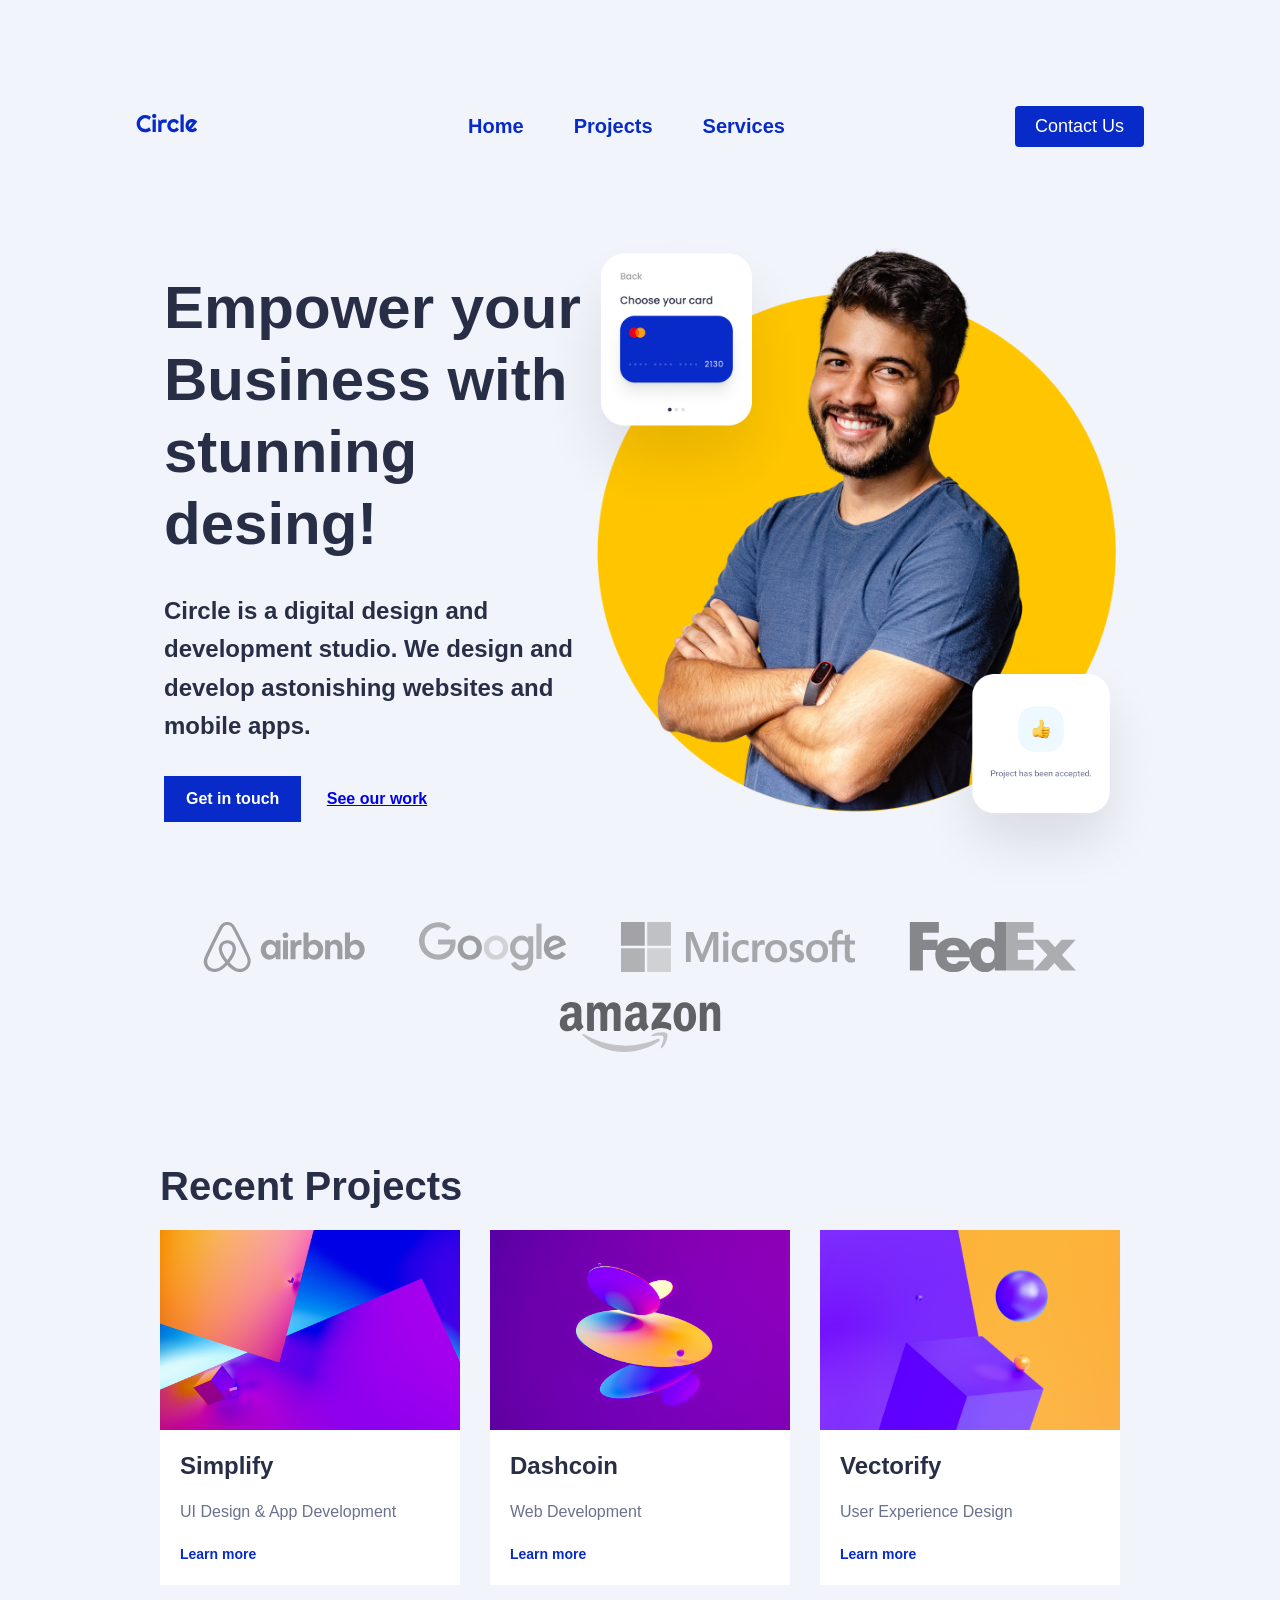
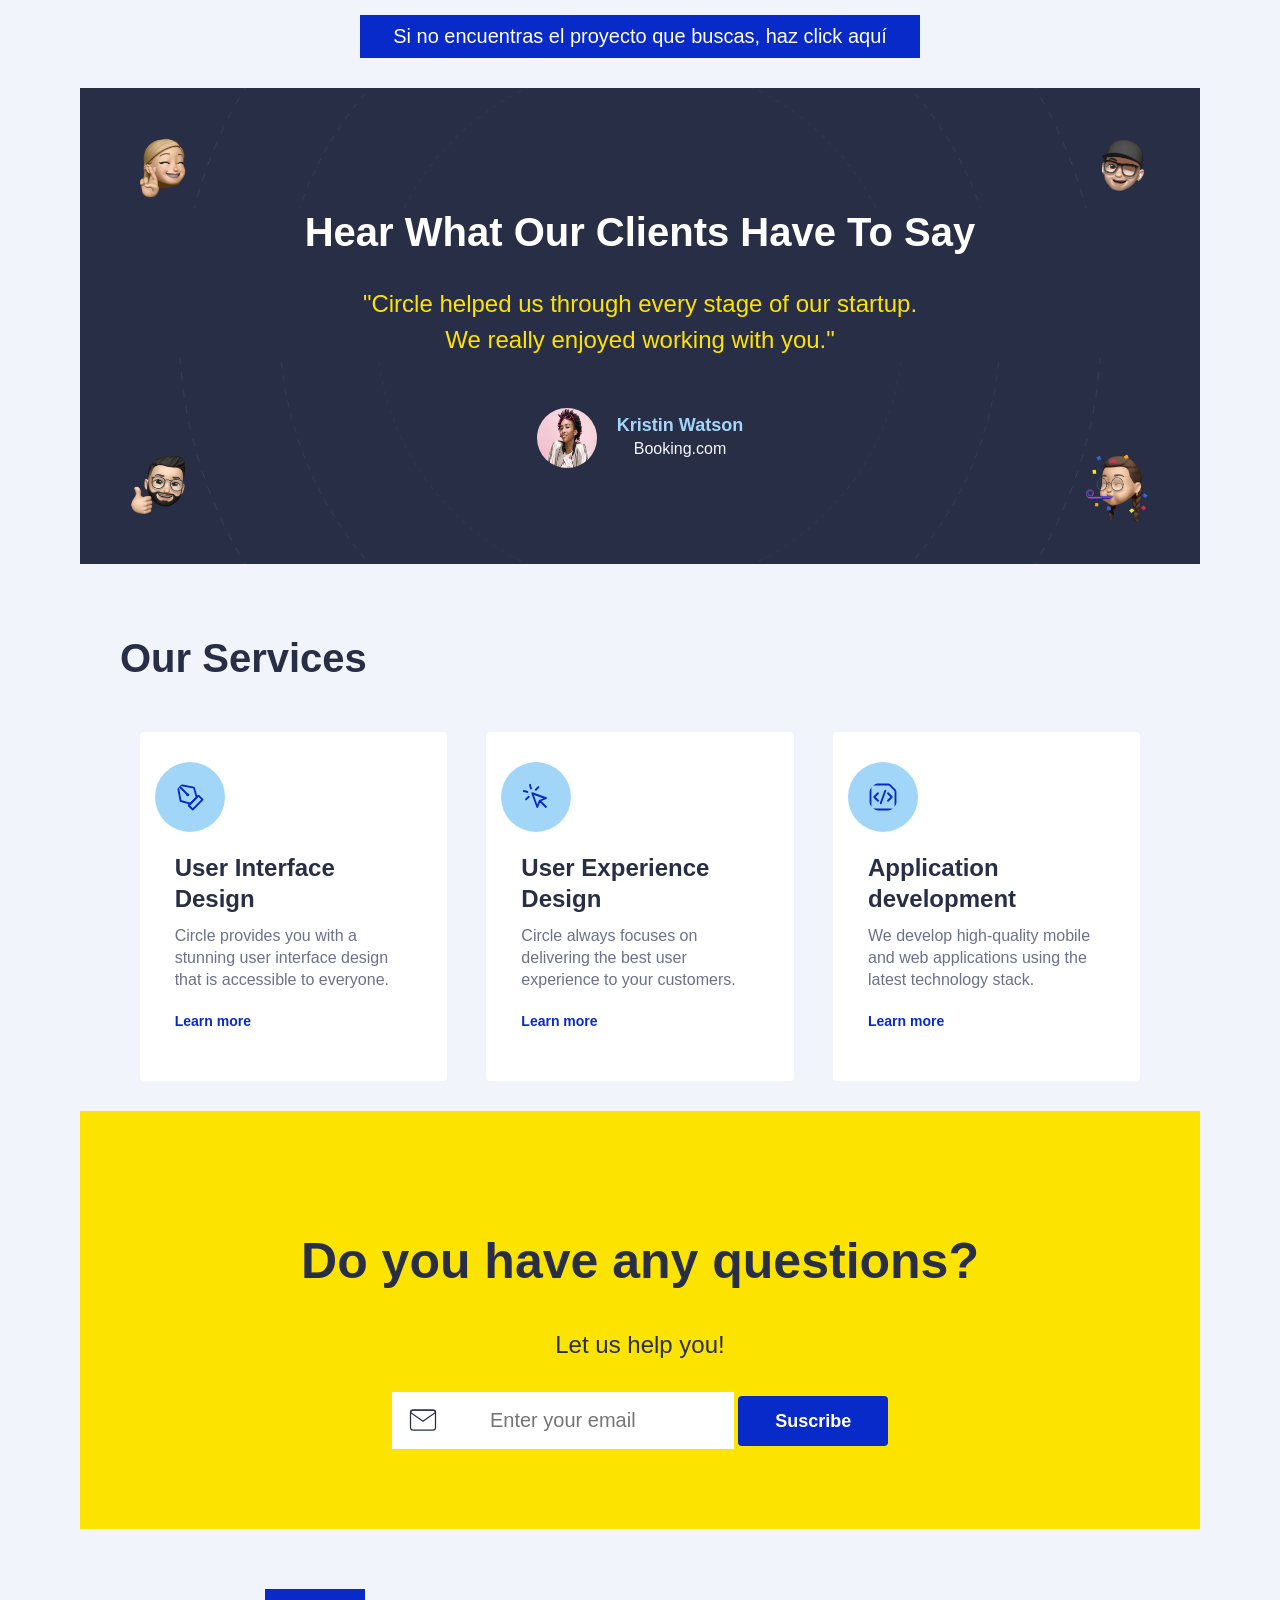
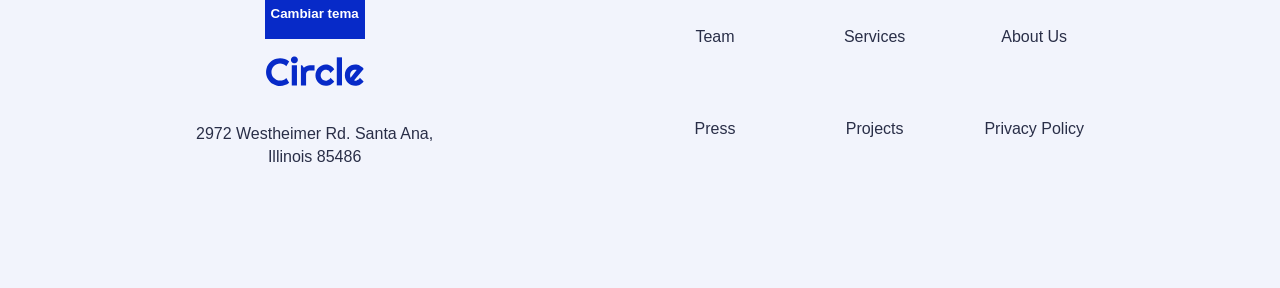
==== commit 1e7b89c2: "cambios de css, añadido modo oscuro, añadido buscador de proyectos" ====
--- a/index.html
+++ b/index.html
@@ -61,6 +61,8 @@
                 </div>
             </div>
         </section>
+
+        <div id="search"></div>
 
         <section class="clients-opinion">
             <article class="clients-opinion-article">
--- a/css/style.css
+++ b/css/style.css
@@ -13,6 +13,7 @@
     --White: #fff;
     --Black: #000;
     --Background: #F2F4FC;
+    --text-main: var(--NeutralDark);
 }
 
 html {
@@ -24,12 +25,17 @@
     background-color: var(--Background);
     line-height: 1.4;
     margin: 80px;
-  
+}
+
+body.dark{
+    background-color: var(--NeutralMedium);
+    transition: 0.3s;
+    --text-main: var(--White);
 }
 
 /* Headings */
 h1 {
-    color: var(--NeutralDark);
+    color: var(--text-main);
     font-size: 60px;
     font-weight: bold;
     line-height: 1.1;
@@ -37,7 +43,7 @@
 }
 
 h2 {
-    color: var(--NeutralDark);
+    color: var(--text-main);
     font-size: 50px;
     font-weight: bold;
     line-height: 1.15;
@@ -45,7 +51,7 @@
 }
 
 h3 {
-    color : var(--NeutralDark);
+    color : var(--text-main);
     font-size: 40px;
     font-weight: bold;
     line-height: 1.2;
@@ -53,7 +59,7 @@
 }
 
 h4 {
-    color: var(--NeutralDark);
+    color: var(--text-main);
     font-size: 24px;
     font-weight: bold;
     line-height: 1.3;
@@ -61,7 +67,7 @@
 }
 
 p {
-    color: var(--NeutralMedium);
+    color: var(--text-main);
     font-size: 16px;
     margin-bottom: 20px;
 }
@@ -77,9 +83,6 @@
     font-size: 13px;
     font-weight: 400;
 }
-
-
-
 
 
 /* NAV */
@@ -129,6 +132,12 @@
     text-decoration: none;
 }
 
+.contact-btn a:hover{
+    color: var(--SecondaryDark);
+    text-decoration: none;
+}
+
+
 /* FOOTER */
 .footer {
     display: flex;
@@ -140,6 +149,32 @@
     margin-top: 40px;
 }
 
+.footer-container{
+    display: flex;
+    flex-direction: column;
+    align-items: center
+}
+
+.footer-container img{
+    margin: 16px 0px 20px;
+    width: 100px;
+    
+}
+
+#switch{
+    height: 50px;
+    width: 100x;
+    cursor: pointer;
+    background-color: var(--Primary);
+    color:var(--White);
+    font-weight: bold;
+    border: none;
+}
+
+#switch:hover{
+    color: var(--SecondaryDark);
+}
+
 .sitemap {
     display: grid;
     grid-template-columns: repeat(3, 1fr);
@@ -148,7 +183,7 @@
 
 .sitemap li a {
     text-decoration: none;
-    color: var(--NeutralMedium);
+    color: var(--text-main);
 }
 
 .sitemap li{
@@ -295,6 +330,91 @@
 }
 
 
+/* MODAL DE BUSQUEDA DE PROYECTOS */
+
+.search{
+    display: flex;
+    justify-content: center;
+    margin-bottom: 30px;
+}
+
+.search-modal {
+    display: none;
+    position: fixed;
+    top: 0;
+    left: 0;
+    width: 100%;
+    height: 100%;
+    background-color: rgba(0,0,0,0.6);
+    justify-content: center;
+    align-items: center;
+    z-index: 1000;
+}
+
+.search-content {
+    background: var(--White);
+    padding: 20px;
+    width: 400px;
+    position: relative;
+    border-radius: 8px;
+    text-align: center;
+}
+
+.search-close {
+    position: absolute;
+    top: 10px;
+    right: 15px;
+    cursor: pointer;
+    font-size: 20px;
+}
+
+.search-input {
+    width: 100%;
+    padding: 8px;
+    margin-top: 10px;
+}
+
+/* Botón del modal */
+.search-button {
+    padding: 8px;
+    width: 50%;
+    background-color: var(--Primary);
+    color: var(--White);
+    border: none;
+    font-size: 20px;
+    padding: 10px 20px;
+    cursor: pointer;
+}
+
+.search-button:hover {
+    color: var(--SecondaryLight);
+}
+
+.search-error {
+    color: red;
+    margin-top: 10px;
+}
+
+.search-group {
+    margin-top: 10px;
+    display: flex;
+    gap: 5px;
+}
+
+.search-group input {
+    flex: 1;
+    padding: 6px;
+}
+
+.search-group button {
+    padding: 6px 10px;
+    cursor: pointer;
+    background-color: var(--Primary);
+    color: var(--White);
+
+}
+
+
 
 /* =========================
    RESPONSIVE GLOBAL
--- a/css/index.css
+++ b/css/index.css
@@ -15,13 +15,18 @@
 .hero-content h1 {
      line-height: 1.2;
      margin-bottom: 20px;
-     color: var(--NeutralDark);
+     color: var(--text-main);
 }
 
 .hero-content h4 {
-    color: var(--NeutralDark);
+    color: var(--text-main);
     line-height: 1.6;
     margin-bottom: 30px;
+}
+
+.hero-content.dark h1,
+.hero-content.dark h4 {
+    color: var(--text-main);
 }
 
 /* BOTONES */
@@ -117,7 +122,7 @@
 
 /* Sección general */
 .projects-section {
-    padding: 60px 80px;
+    padding: 30px 80px;
 }
 
 
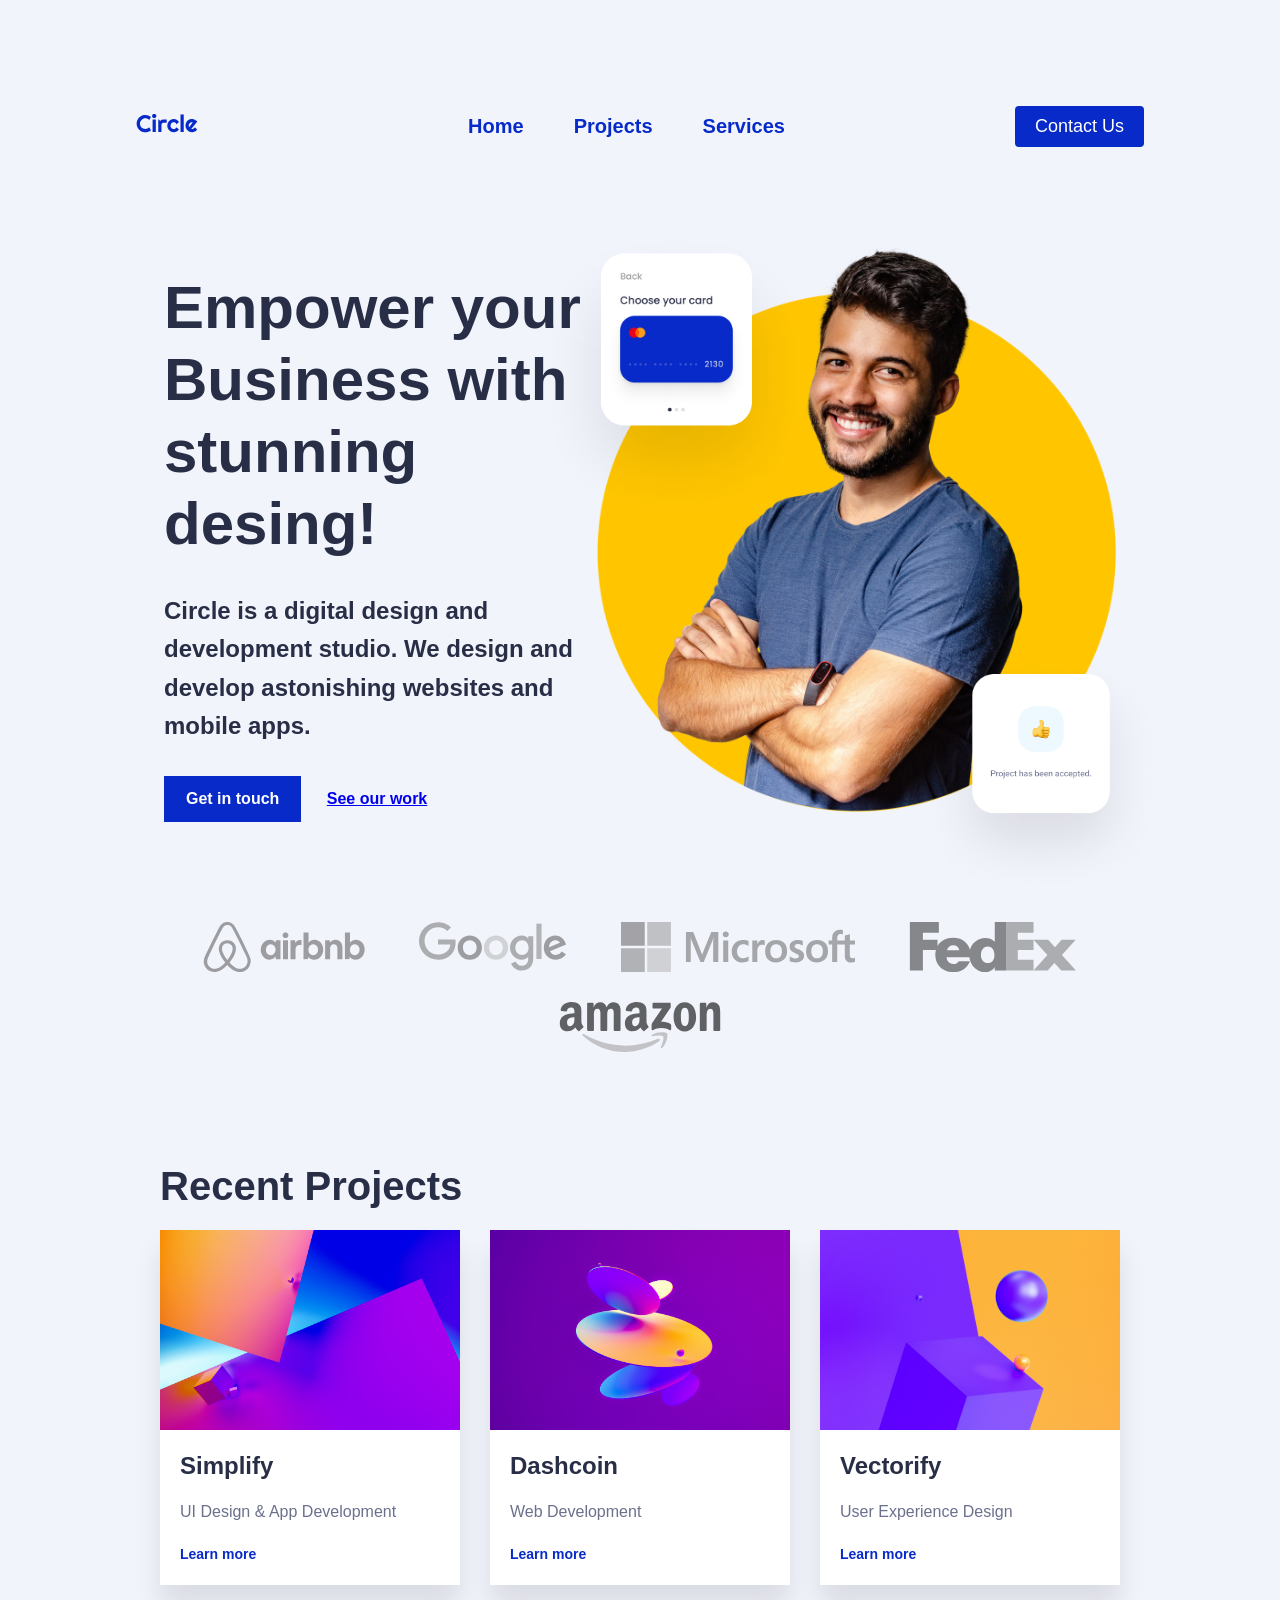
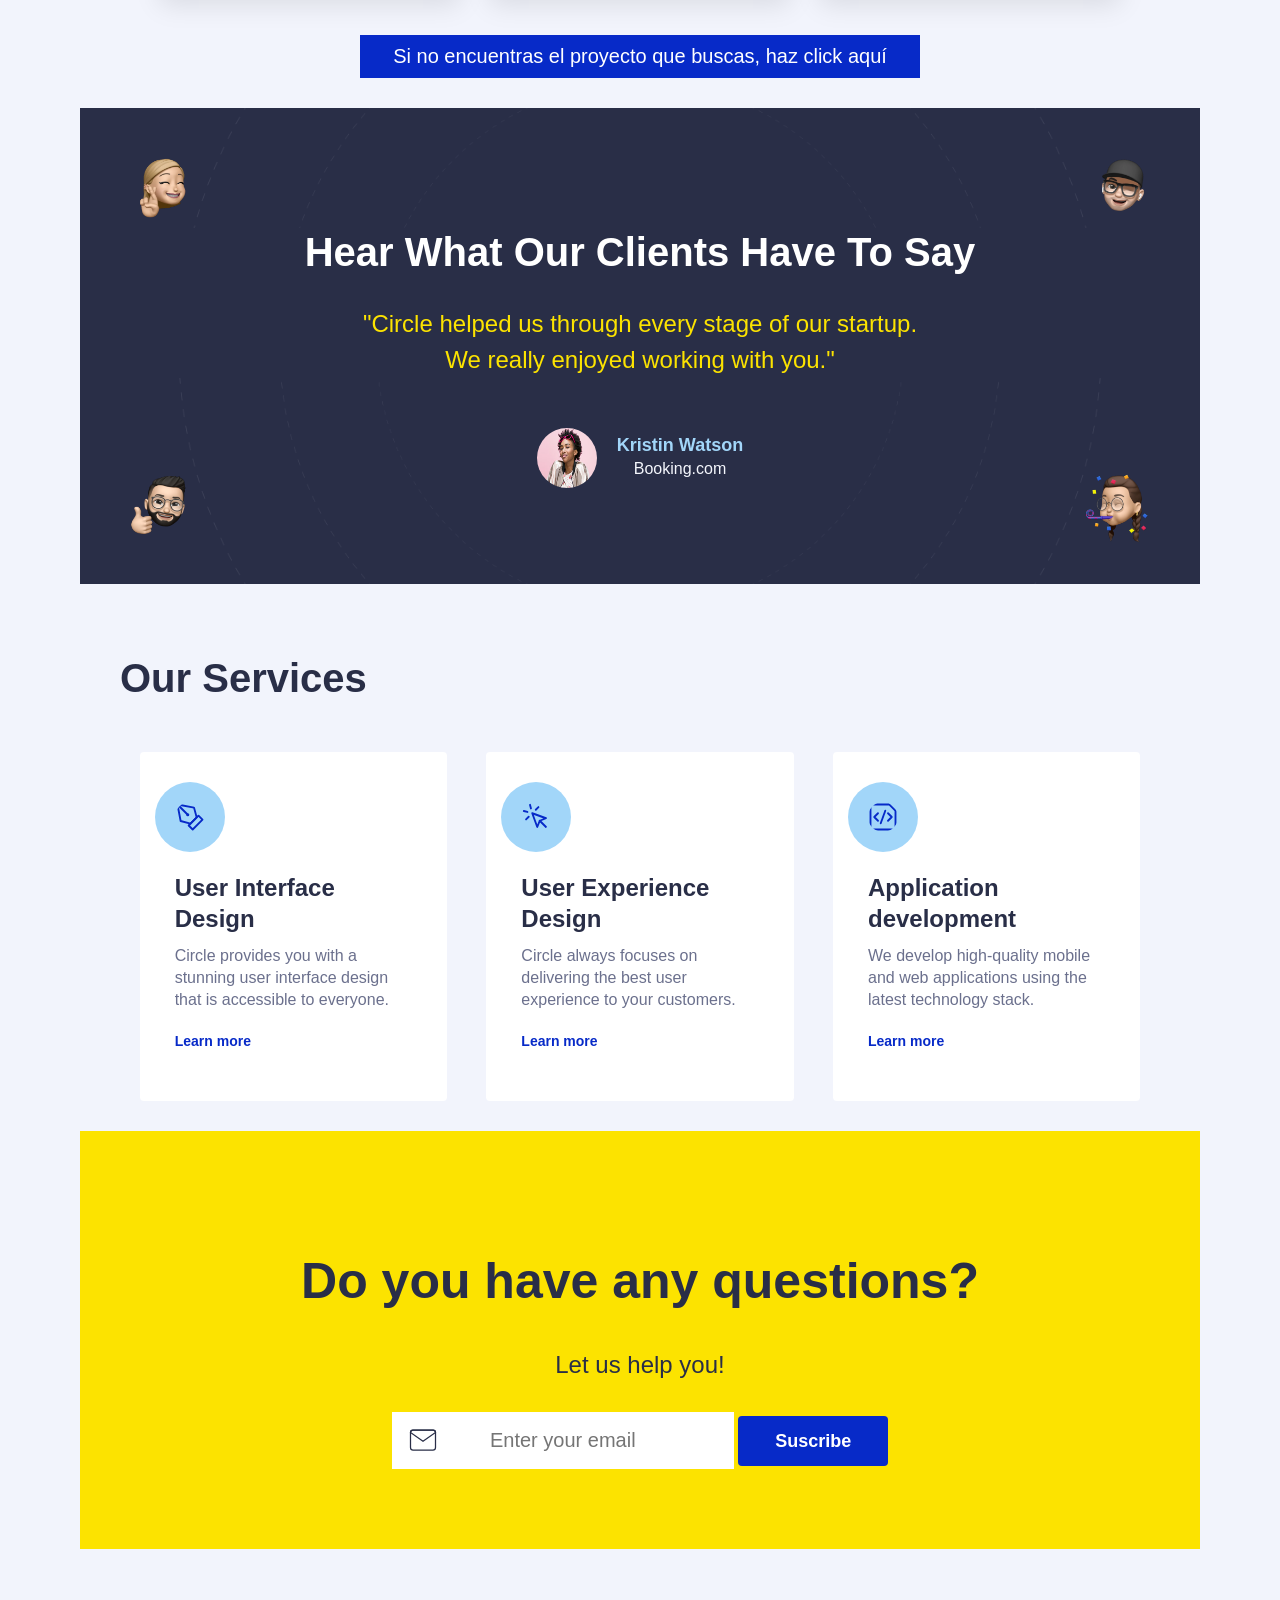
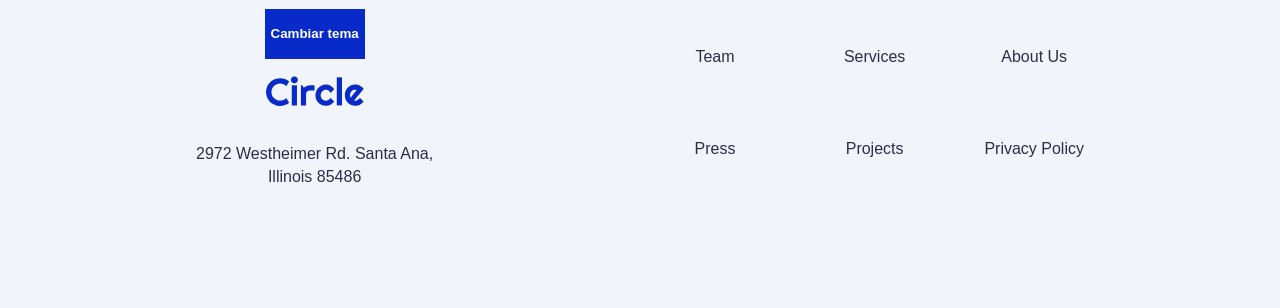
==== commit 4860d0ac: "añadido sombreado de imagen en project y sombreado en proyectos" ====
--- a/index.html
+++ b/index.html
@@ -3,7 +3,7 @@
 <head>
     <meta charset="UTF-8">
     <meta name="viewport" content="width=device-width, initial-scale=1.0">
-    <title>Document</title>
+    <title>Circle Agency</title>
     <link rel="stylesheet" href="css/style.css">
     <link rel="stylesheet" href="css/index.css">
 </head>
--- a/css/style.css
+++ b/css/style.css
@@ -288,11 +288,12 @@
     background-color: var(--White);
     overflow: hidden;
     transition: transform 0.2s ease, box-shadow 0.2s ease;
+    box-shadow: 0 20px 25px rgba(0,0,0,0.1);
+    margin-bottom: 20px
 }
 
 .project-card:hover {
-    transform: translateY(-5px);
-    box-shadow: 0 10px 25px rgba(0,0,0,0.1);
+    transform: translateY(-5px);    
 }
 
 /* Imagen */
